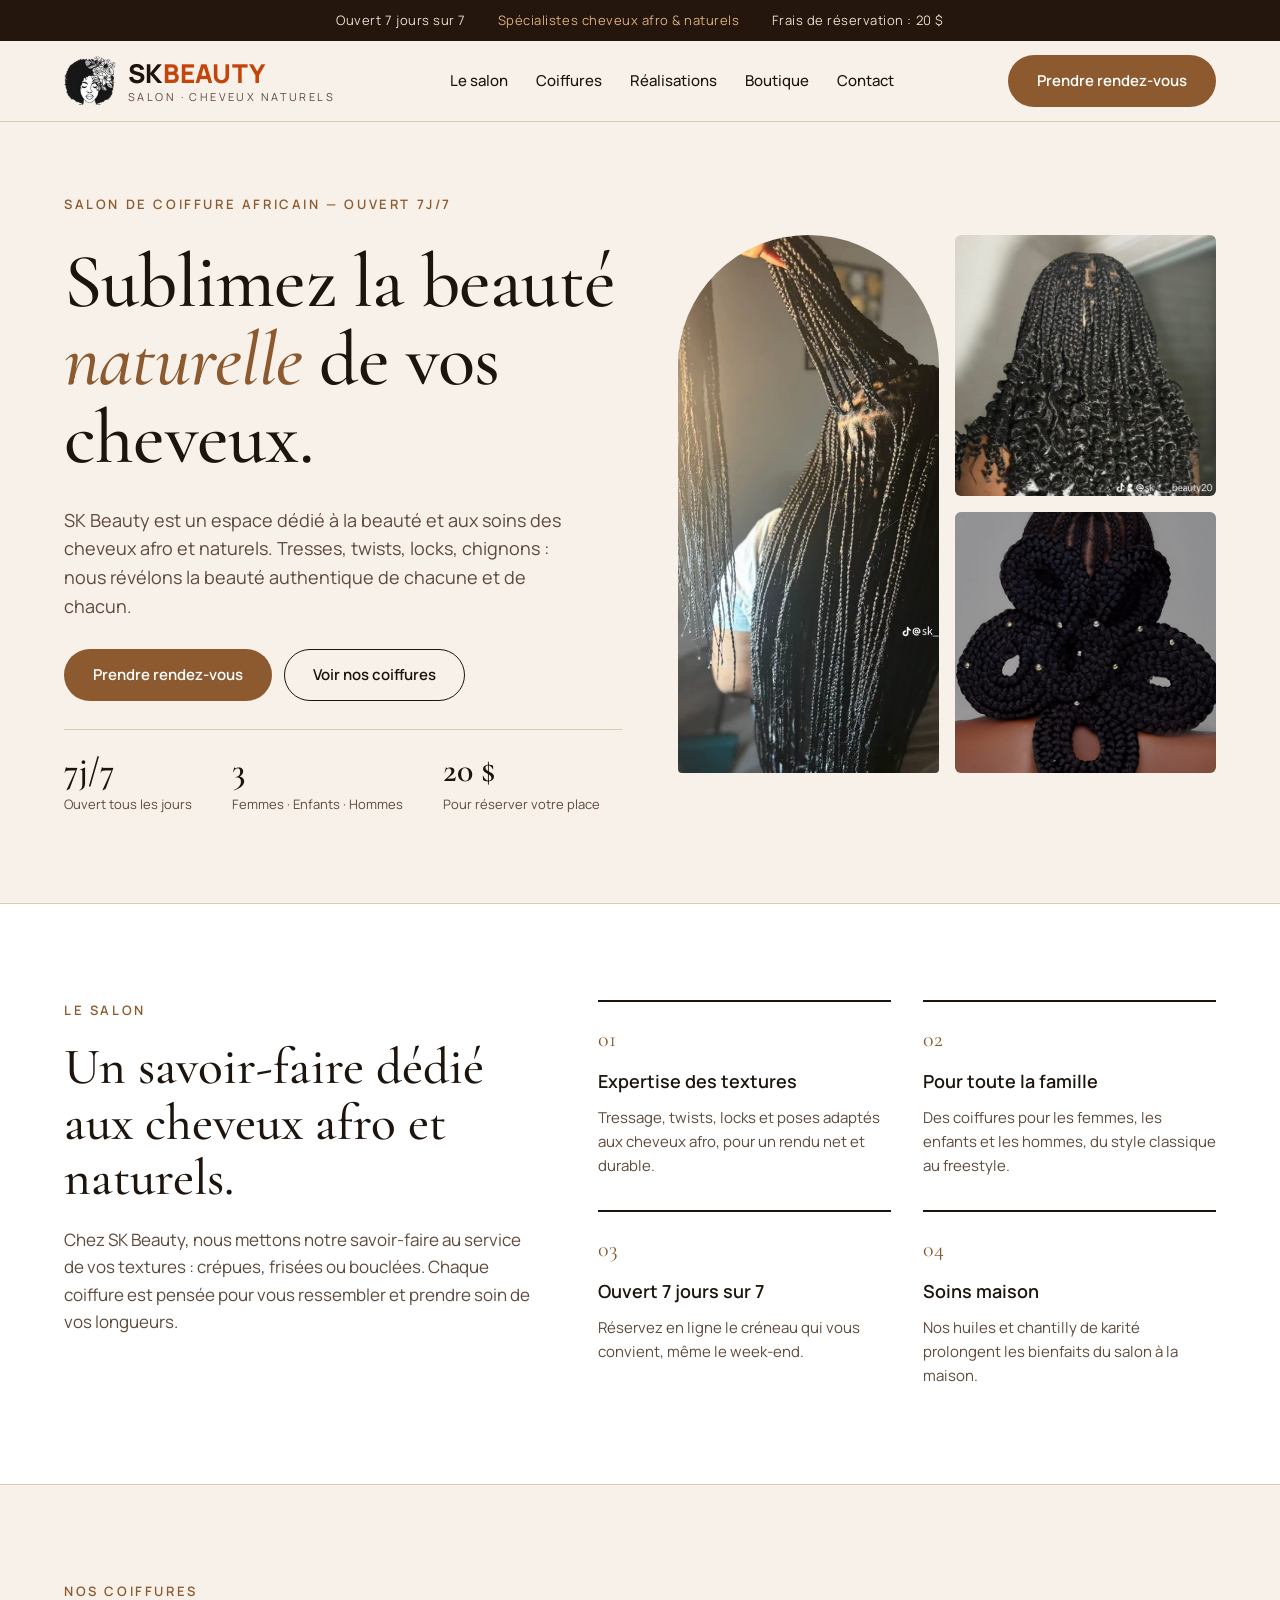
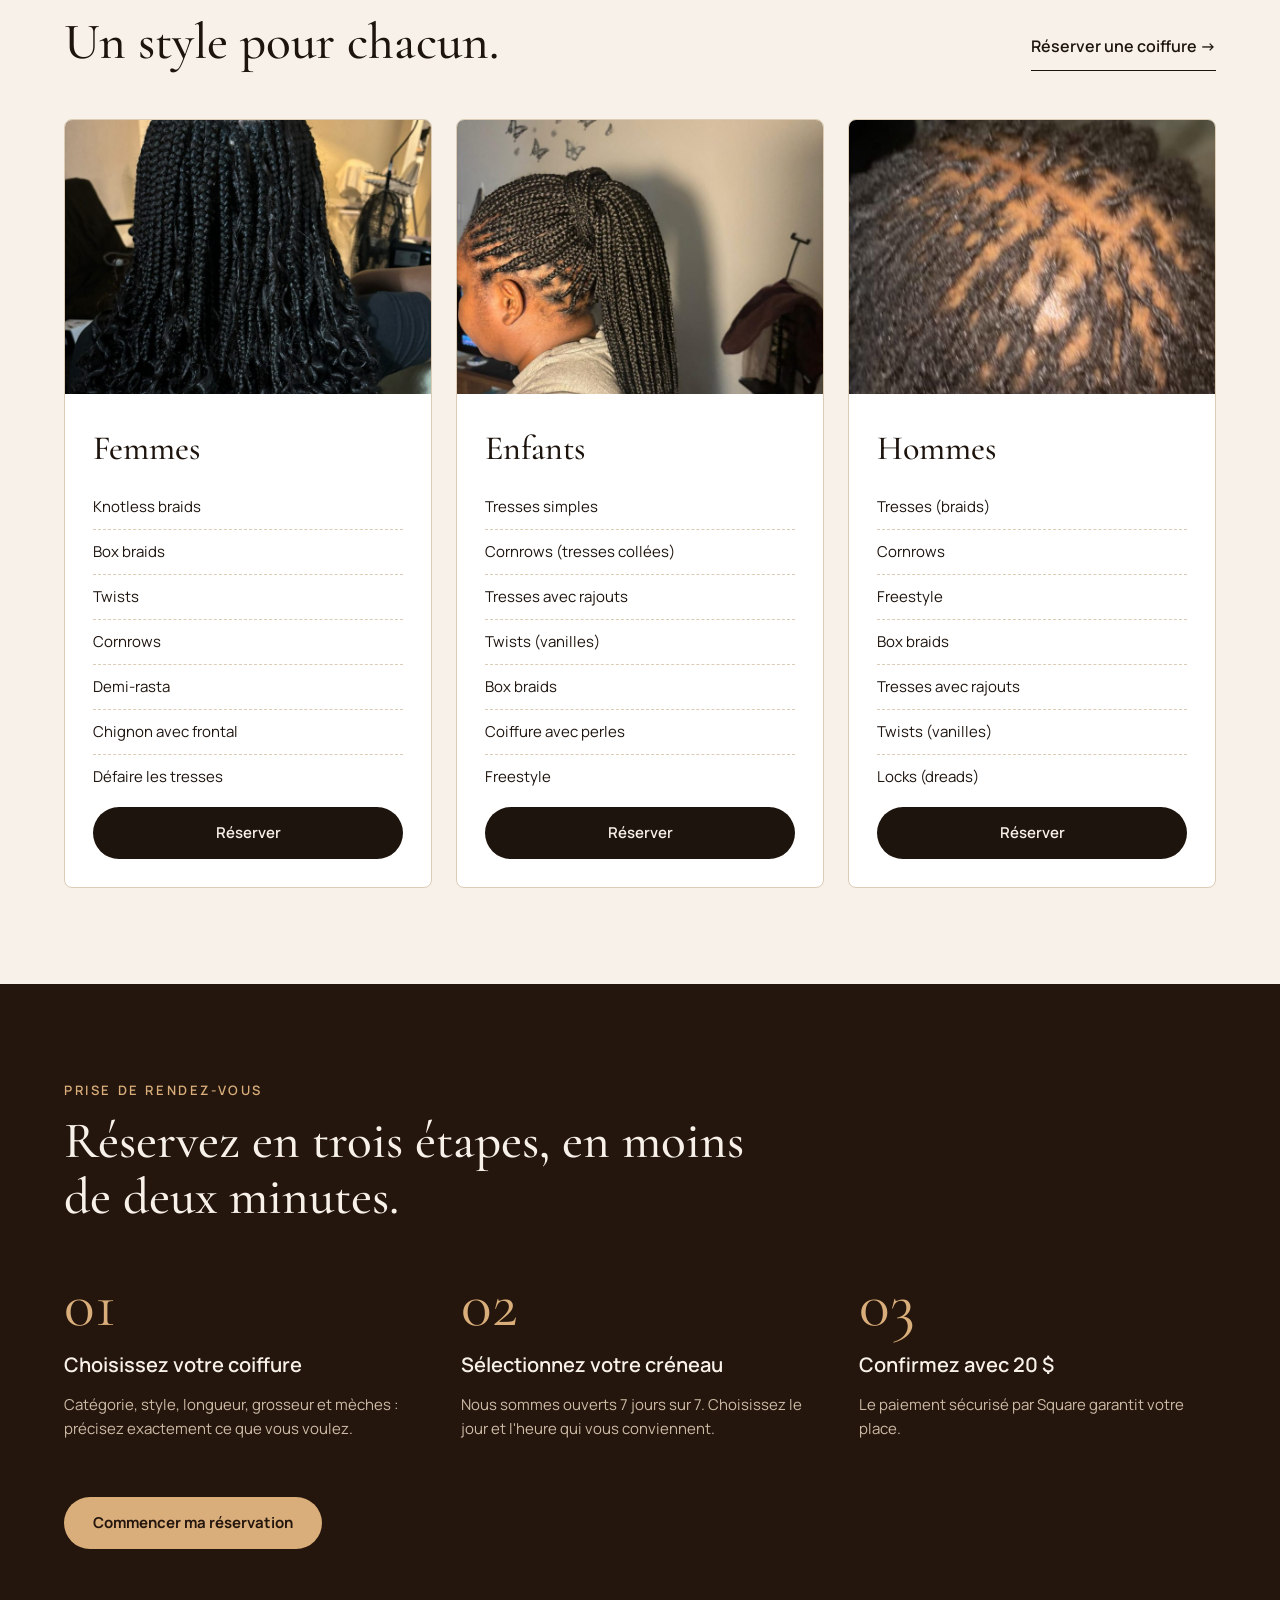
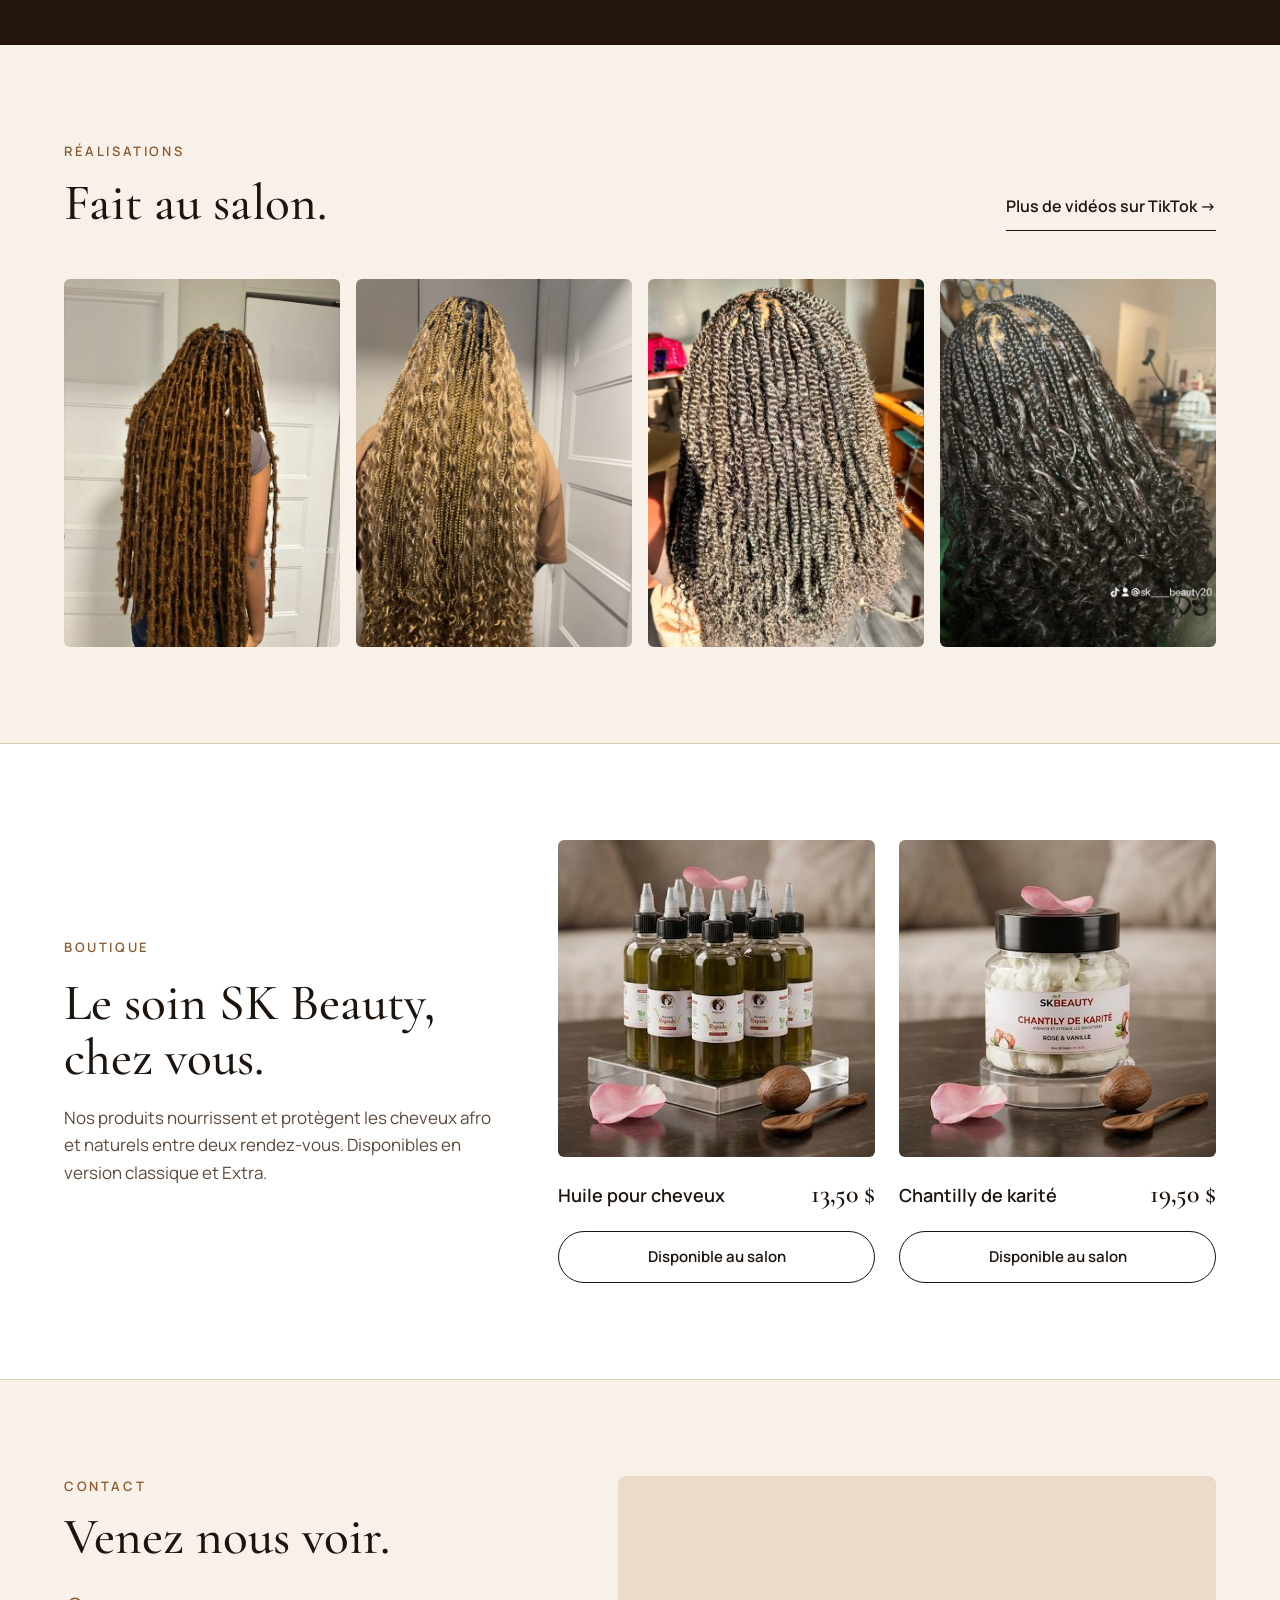
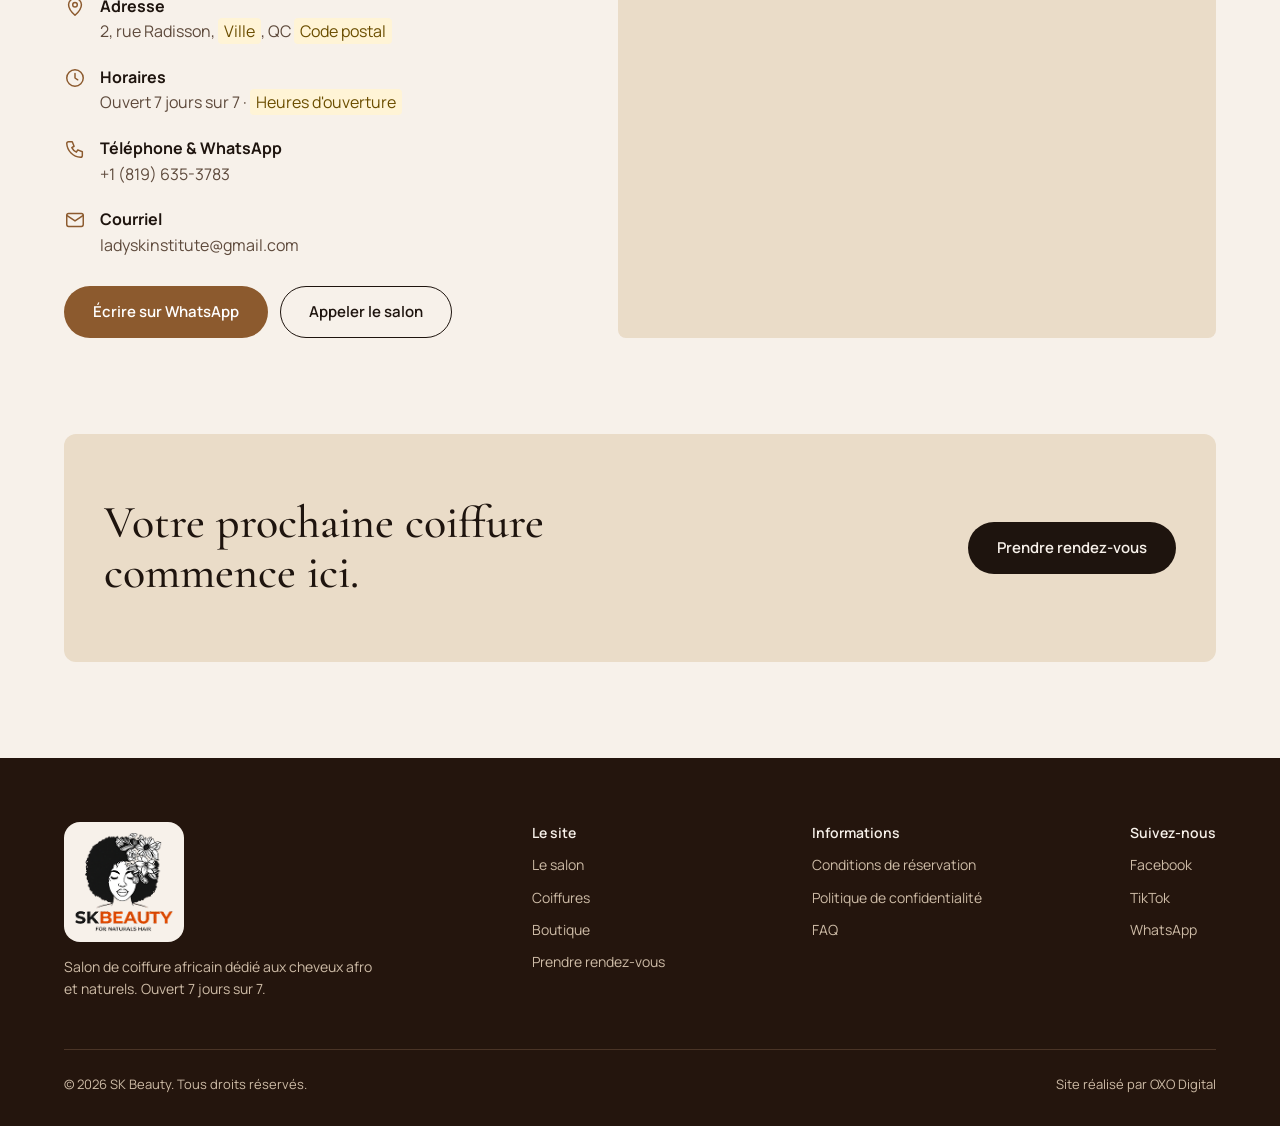
==== index.html @ 44956023 "Refonte du site SK Beauty : site statique, réservation détaillée et intégration Square Co-Authored-B" ====
<!doctype html>
<html lang="fr-CA">
<head>
  <meta charset="utf-8">
  <meta name="viewport" content="width=device-width, initial-scale=1">
  <title>SK Beauty — Salon de coiffure afro : tresses, twists, locks | Ouvert 7j/7</title>
  <meta name="description" content="SK Beauty, salon de coiffure africain spécialisé en cheveux afro et naturels : knotless braids, box braids, twists, cornrows, locks. Femmes, enfants, hommes. Ouvert 7 jours sur 7. Réservez en ligne.">
  <link rel="canonical" href="https://www.skbeautysalon.com/">
  <meta name="theme-color" content="#24150D">

  <meta property="og:type" content="website">
  <meta property="og:locale" content="fr_CA">
  <meta property="og:site_name" content="SK Beauty">
  <meta property="og:title" content="SK Beauty — Salon de coiffure afro, ouvert 7j/7">
  <meta property="og:description" content="Tresses, twists, locks et chignons pour femmes, enfants et hommes. Réservez votre coiffure en ligne.">
  <meta property="og:url" content="https://www.skbeautysalon.com/">
  <meta property="og:image" content="https://www.skbeautysalon.com/assets/img/og-image.jpg">
  <meta name="twitter:card" content="summary_large_image">

  <link rel="icon" href="assets/img/favicon-48.png" type="image/png" sizes="48x48">
  <link rel="apple-touch-icon" href="assets/img/apple-touch-icon.png">
  <link rel="preconnect" href="https://fonts.googleapis.com">
  <link rel="preconnect" href="https://fonts.gstatic.com" crossorigin>
  <link rel="stylesheet" href="https://fonts.googleapis.com/css2?family=Cormorant+Garamond:ital,wght@0,500;0,600;1,500&family=Manrope:wght@400;500;600;700;800&display=swap">
  <link rel="stylesheet" href="assets/css/style.css">

  <!-- Données structurées : compléter la ville, le code postal et les heures (voir README) -->
  <script type="application/ld+json">
  {
    "@context": "https://schema.org",
    "@type": "HairSalon",
    "name": "SK Beauty",
    "url": "https://www.skbeautysalon.com/",
    "image": "https://www.skbeautysalon.com/assets/img/og-image.jpg",
    "logo": "https://www.skbeautysalon.com/assets/img/logo-sk-beauty.png",
    "telephone": "+1-819-635-3783",
    "priceRange": "$$",
    "address": {
      "@type": "PostalAddress",
      "streetAddress": "2, rue Radisson",
      "addressLocality": "VILLE",
      "addressRegion": "QC",
      "postalCode": "CODE_POSTAL",
      "addressCountry": "CA"
    },
    "sameAs": [
      "https://www.facebook.com/share/1HdqjyUgq7/",
      "https://www.tiktok.com/@sk____beauty20"
    ]
  }
  </script>
</head>
<body>
  <a class="skip-link" href="#contenu">Aller au contenu</a>

  <div class="topbar">
    <div class="container">
      <span>Ouvert 7 jours sur 7</span>
      <span class="gold">Spécialistes cheveux afro &amp; naturels</span>
      <span>Frais de réservation : 20 $</span>
    </div>
  </div>

  <header class="site-header">
    <div class="container">
      <a class="brand" href="index.html" aria-label="SK Beauty — accueil">
        <img class="brand-icon" src="assets/img/logo-icon.png" alt="" width="52" height="52">
        <span class="brand-text">
          <span class="brand-name">SK<span class="brand-accent">BEAUTY</span></span>
          <span class="brand-tag">Salon · cheveux naturels</span>
        </span>
      </a>
      <nav class="nav" id="nav" aria-label="Navigation principale">
        <a href="#salon">Le salon</a>
        <a href="#coiffures">Coiffures</a>
        <a href="#realisations">Réalisations</a>
        <a href="#boutique">Boutique</a>
        <a href="#contact">Contact</a>
        <a class="btn btn-primary nav-cta" href="rendez-vous.html">Prendre rendez-vous</a>
      </nav>
      <div class="header-actions">
        <a class="btn btn-primary" href="rendez-vous.html">Prendre rendez-vous</a>
        <button class="menu-toggle" type="button" aria-controls="nav" aria-expanded="false" aria-label="Ouvrir le menu">
          <svg width="22" height="22" viewBox="0 0 24 24" fill="none" stroke="currentColor" stroke-width="1.8" stroke-linecap="round" aria-hidden="true"><path d="M4 7h16M4 12h16M4 17h16"/></svg>
        </button>
      </div>
    </div>
  </header>

  <main id="contenu">

    <!-- Hero -->
    <section class="hero">
      <div class="container">
        <div class="hero-text">
          <span class="eyebrow">Salon de coiffure africain — ouvert 7j/7</span>
          <h1 class="display">Sublimez la beauté <em>naturelle</em> de vos cheveux.</h1>
          <p class="lead">SK Beauty est un espace dédié à la beauté et aux soins des cheveux afro et naturels. Tresses, twists, locks, chignons : nous révélons la beauté authentique de chacune et de chacun.</p>
          <div class="btn-row">
            <a class="btn btn-primary" href="rendez-vous.html">Prendre rendez-vous</a>
            <a class="btn btn-outline" href="#coiffures">Voir nos coiffures</a>
          </div>
          <div class="facts">
            <div class="fact"><strong>7j/7</strong><span>Ouvert tous les jours</span></div>
            <div class="fact"><strong>3</strong><span>Femmes · Enfants · Hommes</span></div>
            <div class="fact"><strong>20 $</strong><span>Pour réserver votre place</span></div>
          </div>
        </div>
        <div class="hero-media">
          <img class="tall" src="assets/img/hero-1.jpg" alt="Knotless braids réalisées au salon SK Beauty" width="600" height="900" fetchpriority="high">
          <img class="small" src="assets/img/hero-2.jpg" alt="Twists sur cheveux naturels" width="600" height="600">
          <img class="small" src="assets/img/hero-3.jpg" alt="Chignon avec frontal" width="600" height="600">
        </div>
      </div>
    </section>

    <!-- Le salon -->
    <section class="section section-white" id="salon">
      <div class="container about">
        <div class="about-intro">
          <span class="eyebrow">Le salon</span>
          <h2 class="h2">Un savoir-faire dédié aux cheveux afro et naturels.</h2>
          <p>Chez SK Beauty, nous mettons notre savoir-faire au service de vos textures : crépues, frisées ou bouclées. Chaque coiffure est pensée pour vous ressembler et prendre soin de vos longueurs.</p>
        </div>
        <div class="values">
          <div class="value"><span class="num">01</span><h3>Expertise des textures</h3><p>Tressage, twists, locks et poses adaptés aux cheveux afro, pour un rendu net et durable.</p></div>
          <div class="value"><span class="num">02</span><h3>Pour toute la famille</h3><p>Des coiffures pour les femmes, les enfants et les hommes, du style classique au freestyle.</p></div>
          <div class="value"><span class="num">03</span><h3>Ouvert 7 jours sur 7</h3><p>Réservez en ligne le créneau qui vous convient, même le week-end.</p></div>
          <div class="value"><span class="num">04</span><h3>Soins maison</h3><p>Nos huiles et chantilly de karité prolongent les bienfaits du salon à la maison.</p></div>
        </div>
      </div>
    </section>

    <!-- Coiffures -->
    <section class="section" id="coiffures">
      <div class="container">
        <div class="section-head">
          <div>
            <span class="eyebrow">Nos coiffures</span>
            <h2 class="h2">Un style pour chacun.</h2>
          </div>
          <a class="link-arrow" href="rendez-vous.html">Réserver une coiffure →</a>
        </div>
        <!-- Les listes et les prix viennent de assets/js/config.js (catalogue) -->
        <div class="cards" id="catalogue-cards">
          <article class="card" data-cat="femmes">
            <img src="assets/img/femmes.jpg" alt="Coiffure tressée pour femme" width="800" height="600" loading="lazy">
            <div class="card-body">
              <h3 class="card-title">Femmes</h3>
              <ul class="price-list"></ul>
              <a class="btn btn-dark" href="rendez-vous.html?cat=femmes">Réserver</a>
            </div>
          </article>
          <article class="card" data-cat="enfants">
            <img src="assets/img/enfants.jpg" alt="Coiffure tressée pour enfant" width="800" height="600" loading="lazy">
            <div class="card-body">
              <h3 class="card-title">Enfants</h3>
              <ul class="price-list"></ul>
              <a class="btn btn-dark" href="rendez-vous.html?cat=enfants">Réserver</a>
            </div>
          </article>
          <article class="card" data-cat="hommes">
            <img src="assets/img/hommes.jpg" alt="Coiffure tressée pour homme" width="800" height="600" loading="lazy">
            <div class="card-body">
              <h3 class="card-title">Hommes</h3>
              <ul class="price-list"></ul>
              <a class="btn btn-dark" href="rendez-vous.html?cat=hommes">Réserver</a>
            </div>
          </article>
        </div>
      </div>
    </section>

    <!-- Réserver en 3 étapes -->
    <section class="section section-dark on-dark">
      <div class="container">
        <div class="section-head">
          <div>
            <span class="eyebrow">Prise de rendez-vous</span>
            <h2 class="h2">Réservez en trois étapes, en moins de deux minutes.</h2>
          </div>
        </div>
        <div class="steps-grid">
          <div class="step-item"><span class="big">01</span><h3>Choisissez votre coiffure</h3><p>Catégorie, style, longueur, grosseur et mèches : précisez exactement ce que vous voulez.</p></div>
          <div class="step-item"><span class="big">02</span><h3>Sélectionnez votre créneau</h3><p>Nous sommes ouverts 7 jours sur 7. Choisissez le jour et l'heure qui vous conviennent.</p></div>
          <div class="step-item"><span class="big">03</span><h3>Confirmez avec 20 $</h3><p>Le paiement sécurisé par Square garantit votre place.</p></div>
        </div>
        <a class="btn btn-gold" href="rendez-vous.html">Commencer ma réservation</a>
      </div>
    </section>

    <!-- Réalisations -->
    <section class="section" id="realisations">
      <div class="container">
        <div class="section-head">
          <div>
            <span class="eyebrow">Réalisations</span>
            <h2 class="h2">Fait au salon.</h2>
          </div>
          <a class="link-arrow" href="https://www.tiktok.com/@sk____beauty20" target="_blank" rel="noopener">Plus de vidéos sur TikTok →</a>
        </div>
        <div class="gallery">
          <img src="assets/img/realisation-1.jpg" alt="Réalisation SK Beauty 1" width="600" height="800" loading="lazy">
          <img src="assets/img/realisation-2.jpg" alt="Réalisation SK Beauty 2" width="600" height="800" loading="lazy">
          <img src="assets/img/realisation-3.jpg" alt="Réalisation SK Beauty 3" width="600" height="800" loading="lazy">
          <img src="assets/img/realisation-4.jpg" alt="Réalisation SK Beauty 4" width="600" height="800" loading="lazy">
        </div>
      </div>
    </section>

    <!-- Boutique -->
    <section class="section section-white" id="boutique">
      <div class="container shop">
        <div class="shop-intro">
          <span class="eyebrow">Boutique</span>
          <h2 class="h2">Le soin SK Beauty, chez vous.</h2>
          <p>Nos produits nourrissent et protègent les cheveux afro et naturels entre deux rendez-vous. Disponibles en version classique et Extra.</p>
        </div>
        <div class="products">
          <article class="product">
            <img src="assets/img/huile.jpg" alt="Huile pour cheveux SK Beauty" width="600" height="600" loading="lazy">
            <div class="product-row"><h3>Huile pour cheveux</h3><span class="amount">13,50 $</span></div>
            <a class="btn btn-outline" data-product="huile" href="#contact">Acheter</a>
          </article>
          <article class="product">
            <img src="assets/img/chantilly.jpg" alt="Chantilly de karité SK Beauty" width="600" height="600" loading="lazy">
            <div class="product-row"><h3>Chantilly de karité</h3><span class="amount">19,50 $</span></div>
            <a class="btn btn-outline" data-product="chantilly" href="#contact">Acheter</a>
          </article>
        </div>
      </div>
    </section>

    <!-- Contact -->
    <section class="section" id="contact">
      <div class="container contact">
        <div class="contact-info">
          <div style="display:flex;flex-direction:column;gap:14px">
            <span class="eyebrow">Contact</span>
            <h2 class="h2">Venez nous voir.</h2>
          </div>
          <ul class="info-list">
            <li>
              <svg width="22" height="22" viewBox="0 0 24 24" fill="none" stroke="#8C5A2E" stroke-width="1.6" stroke-linecap="round" stroke-linejoin="round" aria-hidden="true"><path d="M12 21s-7-6.2-7-11.5A7 7 0 0 1 19 9.5C19 14.8 12 21 12 21z"/><circle cx="12" cy="9.5" r="2.5"/></svg>
              <div><strong>Adresse</strong><span class="val">2, rue Radisson, <span class="todo">Ville</span>, QC <span class="todo">Code postal</span></span></div>
            </li>
            <li>
              <svg width="22" height="22" viewBox="0 0 24 24" fill="none" stroke="#8C5A2E" stroke-width="1.6" stroke-linecap="round" stroke-linejoin="round" aria-hidden="true"><circle cx="12" cy="12" r="9"/><path d="M12 7v5l3 2"/></svg>
              <div><strong>Horaires</strong><span class="val">Ouvert 7 jours sur 7 · <span class="todo">Heures d'ouverture</span></span></div>
            </li>
            <li>
              <svg width="22" height="22" viewBox="0 0 24 24" fill="none" stroke="#8C5A2E" stroke-width="1.6" stroke-linecap="round" stroke-linejoin="round" aria-hidden="true"><path d="M5 4h4l2 5-2.5 1.5a11 11 0 0 0 5 5L15 13l5 2v4a2 2 0 0 1-2 2A16 16 0 0 1 3 6a2 2 0 0 1 2-2z"/></svg>
              <div><strong>Téléphone &amp; WhatsApp</strong><a href="tel:+18196353783">+1 (819) 635-3783</a></div>
            </li>
            <li>
              <svg width="22" height="22" viewBox="0 0 24 24" fill="none" stroke="#8C5A2E" stroke-width="1.6" stroke-linecap="round" stroke-linejoin="round" aria-hidden="true"><rect x="3" y="5" width="18" height="14" rx="2"/><path d="M3 7l9 6 9-6"/></svg>
              <div><strong>Courriel</strong><a href="mailto:ladyskinstitute@gmail.com">ladyskinstitute@gmail.com</a></div>
            </li>
          </ul>
          <div class="btn-row">
            <a class="btn btn-primary" href="https://wa.me/18196353783" target="_blank" rel="noopener">Écrire sur WhatsApp</a>
            <a class="btn btn-outline" href="tel:+18196353783">Appeler le salon</a>
          </div>
        </div>
        <div class="map">
          <!-- Remplacer par l'iframe « Intégrer une carte » de Google Maps une fois l'adresse complète -->
          <iframe title="Carte : SK Beauty, 2 rue Radisson" loading="lazy" referrerpolicy="no-referrer-when-downgrade"
            src="https://www.google.com/maps?q=2+rue+Radisson+QC&amp;output=embed"></iframe>
        </div>
      </div>
    </section>

    <!-- CTA -->
    <section class="container" style="padding-bottom:96px">
      <div class="cta-band">
        <h2 class="h2">Votre prochaine coiffure commence ici.</h2>
        <a class="btn btn-dark" href="rendez-vous.html">Prendre rendez-vous</a>
      </div>
    </section>
  </main>

  <footer class="site-footer">
    <div class="container">
      <div class="footer-cols">
        <div class="footer-brand">
          <img src="assets/img/logo-sk-beauty.png" alt="Logo SK Beauty" width="110" height="110" class="footer-logo">
          <span>Salon de coiffure africain dédié aux cheveux afro et naturels. Ouvert 7 jours sur 7.</span>
        </div>
        <nav class="footer-col" aria-label="Le site">
          <span class="title">Le site</span>
          <a href="#salon">Le salon</a>
          <a href="#coiffures">Coiffures</a>
          <a href="#boutique">Boutique</a>
          <a href="rendez-vous.html">Prendre rendez-vous</a>
        </nav>
        <nav class="footer-col" aria-label="Informations">
          <span class="title">Informations</span>
          <a href="conditions.html">Conditions de réservation</a>
          <a href="confidentialite.html">Politique de confidentialité</a>
          <a href="conditions.html#faq">FAQ</a>
        </nav>
        <nav class="footer-col" aria-label="Réseaux sociaux">
          <span class="title">Suivez-nous</span>
          <a href="https://www.facebook.com/share/1HdqjyUgq7/" target="_blank" rel="noopener">Facebook</a>
          <a href="https://www.tiktok.com/@sk____beauty20" target="_blank" rel="noopener">TikTok</a>
          <a href="#" data-social="instagram" target="_blank" rel="noopener">Instagram</a>
          <a href="https://wa.me/18196353783" target="_blank" rel="noopener">WhatsApp</a>
        </nav>
      </div>
      <div class="footer-bottom">
        <span>© <span data-year>2026</span> SK Beauty. Tous droits réservés.</span>
        <span>Site réalisé par OXO Digital</span>
      </div>
    </div>
  </footer>

  <script src="assets/js/config.js"></script>
  <script src="assets/js/main.js"></script>
</body>
</html>
---- assets/css/style.css ----
/* =========================================================
   SK Beauty — feuille de style
   ========================================================= */

:root {
  --cream: #F7F1EA;
  --white: #FFFFFF;
  --ink: #1E140E;
  --muted: #5E4A3C;
  --accent: #8C5A2E;
  --accent-dark: #6E4320;
  --sand: #EADCC8;
  --sand-2: #E2CFB7;
  --sand-3: #D8C0A3;
  --line: #DCCBB5;
  --line-soft: #EADCC8;
  --dark: #24150D;
  --dark-2: #33201A;
  --dark-line: #4A3426;
  --gold: #D9AE7A;
  --on-dark-muted: #CDBBA6;
  --error: #A3261B;
  --success: #2F5D3A;

  --font-display: "Cormorant Garamond", Georgia, "Times New Roman", serif;
  --font-body: "Manrope", system-ui, -apple-system, "Segoe UI", sans-serif;

  --radius: 8px;
  --radius-lg: 12px;
  --container: 1200px;
}

*, *::before, *::after { box-sizing: border-box; }
[hidden] { display: none !important; }

html { scroll-behavior: smooth; scroll-padding-top: 96px; }
@media (prefers-reduced-motion: reduce) { html { scroll-behavior: auto; } }

body {
  margin: 0;
  background: var(--cream);
  color: var(--ink);
  font-family: var(--font-body);
  font-size: 16px;
  line-height: 1.6;
  -webkit-font-smoothing: antialiased;
}

img { max-width: 100%; height: auto; display: block; }
a { color: var(--accent); }
a:hover { color: var(--accent-dark); }
button, input, textarea, select { font: inherit; }

:focus-visible { outline: 2px solid var(--accent); outline-offset: 3px; }

.container { max-width: var(--container); margin: 0 auto; padding-left: 24px; padding-right: 24px; }

.skip-link {
  position: absolute; left: 16px; top: -60px; z-index: 100;
  background: var(--ink); color: var(--cream); padding: 10px 16px; border-radius: var(--radius);
}
.skip-link:focus { top: 16px; }

.sr-only {
  position: absolute; width: 1px; height: 1px; padding: 0; margin: -1px;
  overflow: hidden; clip: rect(0 0 0 0); white-space: nowrap; border: 0;
}

/* ---------- Typo ---------- */
.eyebrow {
  display: inline-block;
  font-size: 13px; font-weight: 600; letter-spacing: .2em; text-transform: uppercase;
  color: var(--accent);
}
.on-dark .eyebrow { color: var(--gold); }

h1, h2, h3 { margin: 0; }
.display {
  font-family: var(--font-display); font-weight: 500;
  font-size: clamp(46px, 6vw, 80px); line-height: 1.02; letter-spacing: -.01em;
}
.display em { font-style: italic; color: var(--accent); }
.h2 {
  font-family: var(--font-display); font-weight: 500;
  font-size: clamp(36px, 4vw, 52px); line-height: 1.08;
}
.lead { font-size: 18px; color: var(--muted); margin: 0; }
.muted { color: var(--muted); }

/* ---------- Boutons ---------- */
.btn {
  display: inline-flex; align-items: center; justify-content: center; gap: 8px;
  min-height: 48px; padding: 13px 28px; border-radius: 999px;
  font-weight: 600; font-size: 15px; text-decoration: none; cursor: pointer;
  border: 1px solid transparent; transition: background-color .2s, color .2s, border-color .2s;
}
.btn-primary { background: var(--accent); color: var(--white); }
.btn-primary:hover { background: var(--accent-dark); color: var(--white); }
.btn-dark { background: var(--ink); color: var(--cream); }
.btn-dark:hover { background: #3A2A20; color: var(--cream); }
.btn-outline { background: transparent; color: var(--ink); border-color: var(--ink); }
.btn-outline:hover { background: var(--ink); color: var(--cream); }
.btn-gold { background: var(--gold); color: var(--dark); font-weight: 700; }
.btn-gold:hover { background: #E7C293; color: var(--dark); }
.btn[disabled], .btn[aria-disabled="true"] { background: #E7DACB; color: var(--muted); border-color: #E7DACB; cursor: not-allowed; }

.link-arrow {
  color: var(--ink); font-weight: 600; text-decoration: none;
  padding: 10px 0; border-bottom: 1px solid var(--ink);
}
.link-arrow:hover { color: var(--accent); border-color: var(--accent); }

/* ---------- Bandeau + en-tête ---------- */
.topbar { background: var(--dark); color: var(--sand); font-size: 13px; letter-spacing: .04em; }
.topbar .container { display: flex; flex-wrap: wrap; justify-content: center; gap: 6px 32px; padding-top: 10px; padding-bottom: 10px; }
.topbar .gold { color: var(--gold); }

.site-header {
  position: sticky; top: 0; z-index: 50;
  background: rgba(247, 241, 234, .96);
  backdrop-filter: blur(8px);
  border-bottom: 1px solid var(--line);
}
.site-header .container { display: flex; align-items: center; justify-content: space-between; gap: 24px; padding-top: 14px; padding-bottom: 14px; }

.brand { display: flex; flex-direction: column; line-height: 1; text-decoration: none; color: var(--ink); }
.brand:hover { color: var(--ink); }
.brand-name { font-family: var(--font-display); font-size: 30px; font-weight: 600; letter-spacing: .18em; }
.brand-tag { font-size: 11px; letter-spacing: .32em; text-transform: uppercase; color: var(--muted); margin-top: 6px; }

.nav { display: flex; align-items: center; gap: 28px; }
.nav a { color: var(--ink); text-decoration: none; font-weight: 500; font-size: 15px; padding: 10px 0; }
.nav a:hover { color: var(--accent); }
.header-actions { display: flex; align-items: center; gap: 12px; }

.menu-toggle {
  display: none; width: 48px; height: 48px; border-radius: 999px;
  border: 1px solid var(--line); background: var(--white); color: var(--ink);
  align-items: center; justify-content: center; cursor: pointer;
}

@media (max-width: 960px) {
  .menu-toggle { display: inline-flex; }
  .header-actions .btn { display: none; }
  .nav {
    position: absolute; left: 0; right: 0; top: 100%;
    flex-direction: column; align-items: stretch; gap: 0;
    background: var(--cream); border-bottom: 1px solid var(--line);
    padding: 8px 24px 24px; display: none;
  }
  .nav.is-open { display: flex; }
  .nav a { padding: 14px 0; border-bottom: 1px solid var(--line-soft); font-size: 17px; }
  .nav .btn { display: inline-flex; margin-top: 16px; border-bottom: 0; }
}
@media (min-width: 961px) { .nav .nav-cta { display: none; } }

/* ---------- Sections ---------- */
.section { padding: 96px 0; }
.section-white { background: var(--white); border-top: 1px solid var(--line); border-bottom: 1px solid var(--line); }
.section-dark { background: var(--dark); color: var(--cream); }
.section-head { display: flex; flex-wrap: wrap; justify-content: space-between; align-items: flex-end; gap: 20px; margin-bottom: 48px; }
.section-head > div { display: flex; flex-direction: column; gap: 14px; max-width: 680px; }
@media (max-width: 640px) { .section { padding: 72px 0; } }

/* ---------- Hero ---------- */
.hero { padding: 72px 0 88px; }
.hero .container { display: flex; flex-wrap: wrap; align-items: center; gap: 56px; }
.hero-text { flex: 1 1 460px; min-width: 0; display: flex; flex-direction: column; gap: 28px; }
.hero-text .lead { max-width: 520px; }
.btn-row { display: flex; flex-wrap: wrap; gap: 12px; }
.facts { display: flex; flex-wrap: wrap; gap: 24px 40px; padding-top: 24px; border-top: 1px solid var(--line); }
.fact { display: flex; flex-direction: column; }
.fact strong { font-family: var(--font-display); font-size: 34px; font-weight: 600; line-height: 1; }
.fact span { font-size: 13px; color: var(--muted); margin-top: 6px; }

.hero-media { flex: 1 1 440px; min-width: 0; display: grid; grid-template-columns: repeat(2, minmax(0, 1fr)); gap: 16px; }
.hero-media img { width: 100%; height: 100%; object-fit: cover; border-radius: 6px; background: var(--sand-2); }
.hero-media .tall { grid-row: span 2; border-radius: 200px 200px 6px 6px; min-height: 520px; }
.hero-media .small { aspect-ratio: 1 / 1; }
@media (max-width: 640px) {
  .hero { padding: 40px 0 64px; }
  .hero-media .tall { min-height: 360px; }
}

/* ---------- Le salon ---------- */
.about { display: flex; flex-wrap: wrap; gap: 56px; }
.about-intro { flex: 1 1 380px; min-width: 0; display: flex; flex-direction: column; gap: 20px; }
.about-intro p { margin: 0; color: var(--muted); font-size: 17px; }
.values { flex: 1 1 520px; min-width: 0; display: grid; grid-template-columns: repeat(auto-fit, minmax(220px, 1fr)); gap: 32px; }
.value { display: flex; flex-direction: column; gap: 10px; padding-top: 20px; border-top: 2px solid var(--ink); }
.value .num { font-family: var(--font-display); font-size: 22px; color: var(--accent); }
.value h3 { font-size: 18px; font-weight: 600; }
.value p { margin: 0; color: var(--muted); font-size: 15px; }

/* ---------- Coiffures ---------- */
.cards { display: flex; flex-wrap: wrap; gap: 24px; }
.card {
  flex: 1 1 320px; min-width: 0;
  background: var(--white); border: 1px solid var(--line); border-radius: var(--radius);
  overflow: hidden; display: flex; flex-direction: column;
}
.card img { width: 100%; aspect-ratio: 4 / 3; object-fit: cover; background: var(--sand-2); }
.card-body { padding: 28px; display: flex; flex-direction: column; gap: 18px; flex-grow: 1; }
.card-title { font-family: var(--font-display); font-size: 34px; font-weight: 500; }
.price-list { list-style: none; margin: 0; padding: 0; display: flex; flex-direction: column; gap: 10px; font-size: 15px; flex-grow: 1; }
.price-list li { display: flex; justify-content: space-between; gap: 12px; padding-bottom: 10px; border-bottom: 1px dashed var(--line); }
.price-list li:last-child { border-bottom: 0; padding-bottom: 0; }
.price-list .price { color: var(--muted); white-space: nowrap; }

/* ---------- Étapes ---------- */
.steps-grid { display: grid; grid-template-columns: repeat(auto-fit, minmax(260px, 1fr)); gap: 40px; margin-bottom: 56px; }
.step-item { display: flex; flex-direction: column; gap: 12px; }
.step-item .big { font-family: var(--font-display); font-size: 64px; line-height: 1; color: var(--gold); }
.step-item h3 { font-size: 20px; font-weight: 600; }
.step-item p { margin: 0; color: var(--on-dark-muted); font-size: 15px; }

/* ---------- Galerie ---------- */
.gallery { display: grid; grid-template-columns: repeat(auto-fit, minmax(240px, 1fr)); gap: 16px; }
.gallery img { width: 100%; aspect-ratio: 3 / 4; object-fit: cover; border-radius: 6px; background: var(--sand-2); }

/* ---------- Boutique ---------- */
.shop { display: flex; flex-wrap: wrap; gap: 56px; align-items: center; }
.shop-intro { flex: 1 1 340px; min-width: 0; display: flex; flex-direction: column; gap: 18px; align-items: flex-start; }
.shop-intro p { margin: 0; color: var(--muted); font-size: 17px; }
.products { flex: 1 1 560px; min-width: 0; display: grid; grid-template-columns: repeat(auto-fit, minmax(240px, 1fr)); gap: 24px; }
.product { display: flex; flex-direction: column; gap: 16px; }
.product img { width: 100%; aspect-ratio: 1 / 1; object-fit: cover; border-radius: 6px; background: #F2E7DA; }
.product-row { display: flex; justify-content: space-between; align-items: baseline; gap: 12px; }
.product h3 { font-size: 18px; font-weight: 600; }
.product .amount { font-family: var(--font-display); font-size: 26px; font-weight: 600; }

/* ---------- Contact ---------- */
.contact { display: flex; flex-wrap: wrap; gap: 56px; }
.contact-info { flex: 1 1 380px; min-width: 0; display: flex; flex-direction: column; gap: 28px; }
.info-list { display: flex; flex-direction: column; gap: 20px; margin: 0; padding: 0; list-style: none; }
.info-list li { display: flex; gap: 14px; align-items: flex-start; }
.info-list svg { flex-shrink: 0; margin-top: 2px; }
.info-list strong { display: block; }
.info-list a, .info-list span.val { color: var(--muted); text-decoration: none; }
.map { flex: 1 1 480px; min-width: 0; min-height: 420px; border-radius: var(--radius); overflow: hidden; background: var(--sand); }
.map iframe { width: 100%; height: 100%; min-height: 420px; border: 0; display: block; }

/* ---------- CTA final ---------- */
.cta-band {
  background: var(--sand); border-radius: var(--radius-lg); padding: 64px 40px;
  display: flex; flex-wrap: wrap; justify-content: space-between; align-items: center; gap: 28px;
}
.cta-band h2 { max-width: 620px; font-size: clamp(32px, 3.6vw, 46px); }
@media (max-width: 640px) { .cta-band { padding: 40px 24px; } }

/* ---------- Pied de page ---------- */
.site-footer { background: var(--dark); color: var(--on-dark-muted); font-size: 14px; }
.site-footer .container { padding-top: 64px; padding-bottom: 32px; display: flex; flex-direction: column; gap: 48px; }
.footer-cols { display: flex; flex-wrap: wrap; justify-content: space-between; gap: 40px; }
.footer-brand { display: flex; flex-direction: column; gap: 14px; max-width: 320px; }
.footer-brand .brand-name { color: var(--cream); }
.footer-col { display: flex; flex-direction: column; gap: 10px; }
.footer-col .title { color: var(--cream); font-weight: 600; }
.footer-col a { color: var(--on-dark-muted); text-decoration: none; }
.footer-col a:hover { color: var(--gold); }
.footer-bottom { display: flex; flex-wrap: wrap; justify-content: space-between; gap: 12px; padding-top: 24px; border-top: 1px solid var(--dark-line); font-size: 13px; }

/* =========================================================
   Prise de rendez-vous
   ========================================================= */
.booking-page { padding: 48px 0 96px; }
.booking-head { display: flex; flex-direction: column; gap: 12px; margin-bottom: 36px; }
.booking-head h1 { font-family: var(--font-display); font-weight: 500; font-size: clamp(40px, 5vw, 60px); line-height: 1.05; }
.booking-head p { margin: 0; color: var(--muted); max-width: 640px; }

.stepper { list-style: none; margin: 0 0 36px; padding: 0; display: flex; flex-wrap: wrap; gap: 10px 28px; }
.stepper button {
  background: transparent; border: 0; padding: 4px 0; min-height: 44px;
  display: flex; align-items: center; gap: 10px; color: var(--muted); cursor: pointer; font-size: 14px; font-weight: 500;
}
.stepper button[disabled] { cursor: default; }
.stepper .dot {
  width: 32px; height: 32px; border-radius: 999px; display: inline-flex; align-items: center; justify-content: center;
  font-size: 14px; font-weight: 700; background: var(--white); border: 1px solid #CDBBA6; color: var(--muted);
}
.stepper .is-done .dot { background: var(--dark); border-color: var(--dark); color: var(--cream); }
.stepper .is-current button { color: var(--ink); font-weight: 700; }
.stepper .is-current .dot { background: var(--accent); border-color: var(--accent); color: var(--white); }

.booking-layout { display: flex; flex-wrap: wrap; gap: 32px; align-items: flex-start; }
.booking-main {
  flex: 999 1 600px; min-width: 0;
  background: var(--white); border: 1px solid var(--line); border-radius: var(--radius-lg);
  padding: clamp(20px, 4vw, 40px);
}
.panel { display: flex; flex-direction: column; gap: 28px; }
.panel[hidden] { display: none; }
.panel-head { display: flex; flex-direction: column; gap: 6px; }
.panel-head h2 { font-family: var(--font-display); font-size: 34px; font-weight: 500; line-height: 1.15; }
.panel-head p { margin: 0; color: var(--muted); font-size: 15px; }

fieldset { border: 0; margin: 0; padding: 0; min-width: 0; }
legend { font-weight: 600; padding: 0; margin-bottom: 12px; }
legend .opt, label .opt { font-weight: 400; color: var(--muted); }

.choice-grid { display: grid; grid-template-columns: repeat(auto-fit, minmax(170px, 1fr)); gap: 12px; }
.chip-row { display: flex; flex-wrap: wrap; gap: 10px; }
.day-grid { display: grid; grid-template-columns: repeat(auto-fill, minmax(72px, 1fr)); gap: 8px; }
.slot-grid { display: grid; grid-template-columns: repeat(auto-fill, minmax(100px, 1fr)); gap: 8px; }

/* Choix : input radio/checkbox visuellement masqué + label stylé */
.choice { position: relative; }
.choice input { position: absolute; opacity: 0; width: 1px; height: 1px; }
.choice label {
  display: flex; flex-direction: column; gap: 2px;
  min-height: 44px; padding: 11px 20px; border-radius: 999px;
  background: var(--white); color: var(--ink); border: 1px solid var(--line);
  cursor: pointer; font-size: 15px; font-weight: 500; transition: background-color .15s, border-color .15s;
}
.choice label:hover { border-color: var(--ink); }
.choice input:checked + label { background: var(--dark); color: var(--cream); border-color: var(--dark); }
.choice input:focus-visible + label { outline: 2px solid var(--accent); outline-offset: 3px; }
.choice input:disabled + label { background: #F2EBE2; color: #7A6A5C; border-style: dashed; cursor: not-allowed; text-decoration: line-through; }

.choice.card-choice label { border-radius: 10px; padding: 16px 20px; }
.choice.card-choice .big { font-family: var(--font-display); font-size: 28px; font-weight: 600; line-height: 1.1; }
.choice.card-choice .sub { font-size: 13px; }
.choice.day label { border-radius: 10px; padding: 10px 4px; align-items: center; text-align: center; }
.choice.day .wd, .choice.day .mo { font-size: 12px; text-transform: uppercase; letter-spacing: .06em; }
.choice.day .num { font-family: var(--font-display); font-size: 28px; font-weight: 600; line-height: 1.1; }
.choice.slot label { border-radius: 10px; align-items: center; font-weight: 600; }
.choice.check label { flex-direction: row; align-items: center; gap: 10px; border-radius: 10px; }
.choice.check .box { width: 18px; height: 18px; border-radius: 4px; border: 1px solid #8A7462; background: var(--white); display: inline-flex; align-items: center; justify-content: center; font-size: 12px; color: var(--dark); flex-shrink: 0; }
.choice.check input:checked + label .box { background: var(--gold); border-color: var(--gold); }
.choice.check input:checked + label .box::after { content: "✓"; }

.fields { display: grid; grid-template-columns: repeat(auto-fit, minmax(240px, 1fr)); gap: 18px; }
.field { display: flex; flex-direction: column; gap: 6px; }
.field label { font-weight: 600; font-size: 14px; }
.field input, .field textarea {
  padding: 12px 14px; min-height: 48px; border: 1px solid #BFA88F; border-radius: var(--radius);
  background: var(--white); color: var(--ink); font-size: 15px; width: 100%;
}
.field textarea { resize: vertical; min-height: 110px; }
.field input[type="file"] { border-style: dashed; background: #FBF7F2; padding: 10px 12px; font-size: 14px; }
.field .help { font-size: 13px; color: var(--muted); }
.field input[aria-invalid="true"] { border-color: var(--error); }
.field-error { font-size: 13px; color: var(--error); }

.consent { display: flex; flex-direction: column; gap: 12px; padding: 18px; background: var(--cream); border-radius: 10px; }
.consent .row { display: flex; align-items: flex-start; gap: 12px; font-size: 14px; }
.consent input { width: 20px; height: 20px; margin: 2px 0 0; accent-color: var(--dark); flex-shrink: 0; }

.hp { position: absolute; left: -9999px; width: 1px; height: 1px; overflow: hidden; }

.square-box {
  display: flex; flex-direction: column; gap: 10px; padding: 20px; border: 1px solid var(--line);
  border-radius: 10px; background: #FBF7F2;
}
.square-box strong { font-size: 16px; }
.square-box p { margin: 0; font-size: 14px; color: var(--muted); }

.recap { margin: 0; display: grid; grid-template-columns: repeat(auto-fit, minmax(220px, 1fr)); gap: 0 24px; }
.recap div { padding: 14px 0; border-bottom: 1px solid var(--line-soft); display: flex; flex-direction: column; gap: 2px; }
.recap dt { font-size: 12px; text-transform: uppercase; letter-spacing: .08em; color: var(--muted); }
.recap dd { margin: 0; font-weight: 600; word-break: break-word; }

.form-nav { display: flex; flex-wrap: wrap; justify-content: space-between; align-items: center; gap: 16px; padding-top: 24px; margin-top: 32px; border-top: 1px solid var(--line-soft); }
.form-nav .right { display: flex; flex-wrap: wrap; align-items: center; justify-content: flex-end; gap: 12px 16px; margin-left: auto; }
.form-hint { font-size: 14px; color: var(--muted); }
.form-alert { padding: 14px 16px; border-radius: var(--radius); background: #F8E3E0; color: var(--error); font-size: 14px; }
.form-alert[hidden] { display: none; }

.summary {
  flex: 1 1 300px; min-width: 0; position: sticky; top: 112px;
  background: var(--dark); color: var(--cream); border-radius: var(--radius-lg);
  padding: 28px; display: flex; flex-direction: column; gap: 20px;
}
.summary h2 { font-family: var(--font-display); font-size: 28px; font-weight: 500; }
.summary dl { margin: 0; display: flex; flex-direction: column; }
.summary dl div { display: flex; justify-content: space-between; gap: 16px; padding: 10px 0; border-bottom: 1px solid var(--dark-line); font-size: 14px; }
.summary dt { color: var(--on-dark-muted); }
.summary dd { margin: 0; text-align: right; font-weight: 600; }
.summary .fee { display: flex; justify-content: space-between; align-items: baseline; gap: 16px; }
.summary .fee span:first-child { color: var(--on-dark-muted); font-size: 14px; }
.summary .fee strong { font-family: var(--font-display); font-size: 34px; color: var(--gold); white-space: nowrap; }
.summary .help-box { display: flex; gap: 12px; align-items: flex-start; padding: 14px; border-radius: var(--radius); background: var(--dark-2); font-size: 13px; color: var(--sand); }
.summary .help-box a { color: var(--gold); }
@media (max-width: 960px) { .summary { position: static; } }

.success { text-align: center; align-items: center; padding: 24px 0; }
.success .ref {
  display: inline-flex; flex-direction: column; gap: 4px; padding: 16px 28px;
  border: 1px solid var(--line); border-radius: 10px; background: var(--cream);
}
.success .ref span { font-size: 12px; text-transform: uppercase; letter-spacing: .1em; color: var(--muted); }
.success .ref strong { font-family: var(--font-display); font-size: 30px; }

.spinner { width: 18px; height: 18px; border: 2px solid rgba(255,255,255,.4); border-top-color: #fff; border-radius: 50%; animation: spin .8s linear infinite; }
@keyframes spin { to { transform: rotate(360deg); } }

/* ---------- Pages légales ---------- */
.legal { max-width: 760px; padding: 64px 24px 96px; margin: 0 auto; }
.legal h1 { font-family: var(--font-display); font-weight: 500; font-size: clamp(38px, 5vw, 54px); line-height: 1.1; margin-bottom: 24px; }
.legal h2 { font-size: 20px; margin: 36px 0 10px; }
.legal p, .legal li { color: var(--muted); }
.todo { background: #FFF4D6; color: #6B4E00; padding: 2px 6px; border-radius: 4px; }

@media (max-width: 640px) { .hide-sm { display: none; } }
.brand-name { white-space: nowrap; }
.link-arrow { white-space: nowrap; }
@media (max-width: 420px) {
  .brand-name { font-size: 24px; letter-spacing: .14em; }
  .brand-tag { font-size: 10px; letter-spacing: .24em; }
}

/* ---------- Logo ---------- */
.brand { flex-direction: row; align-items: center; gap: 12px; }
.brand-icon { width: 52px; height: 52px; object-fit: contain; flex-shrink: 0; }
.brand-text { display: flex; flex-direction: column; line-height: 1; }
.brand-name { font-family: var(--font-body); font-weight: 800; font-size: 26px; letter-spacing: .01em; }
.brand-accent { color: #C4450C; }
.brand-tag { letter-spacing: .22em; margin-top: 5px; }
.footer-logo { width: 120px; height: 120px; border-radius: 16px; background: var(--cream); padding: 10px; }
@media (max-width: 420px) {
  .brand-icon { width: 44px; height: 44px; }
  .brand-name { font-size: 22px; letter-spacing: .01em; }
  .brand-tag { font-size: 10px; letter-spacing: .16em; }
}
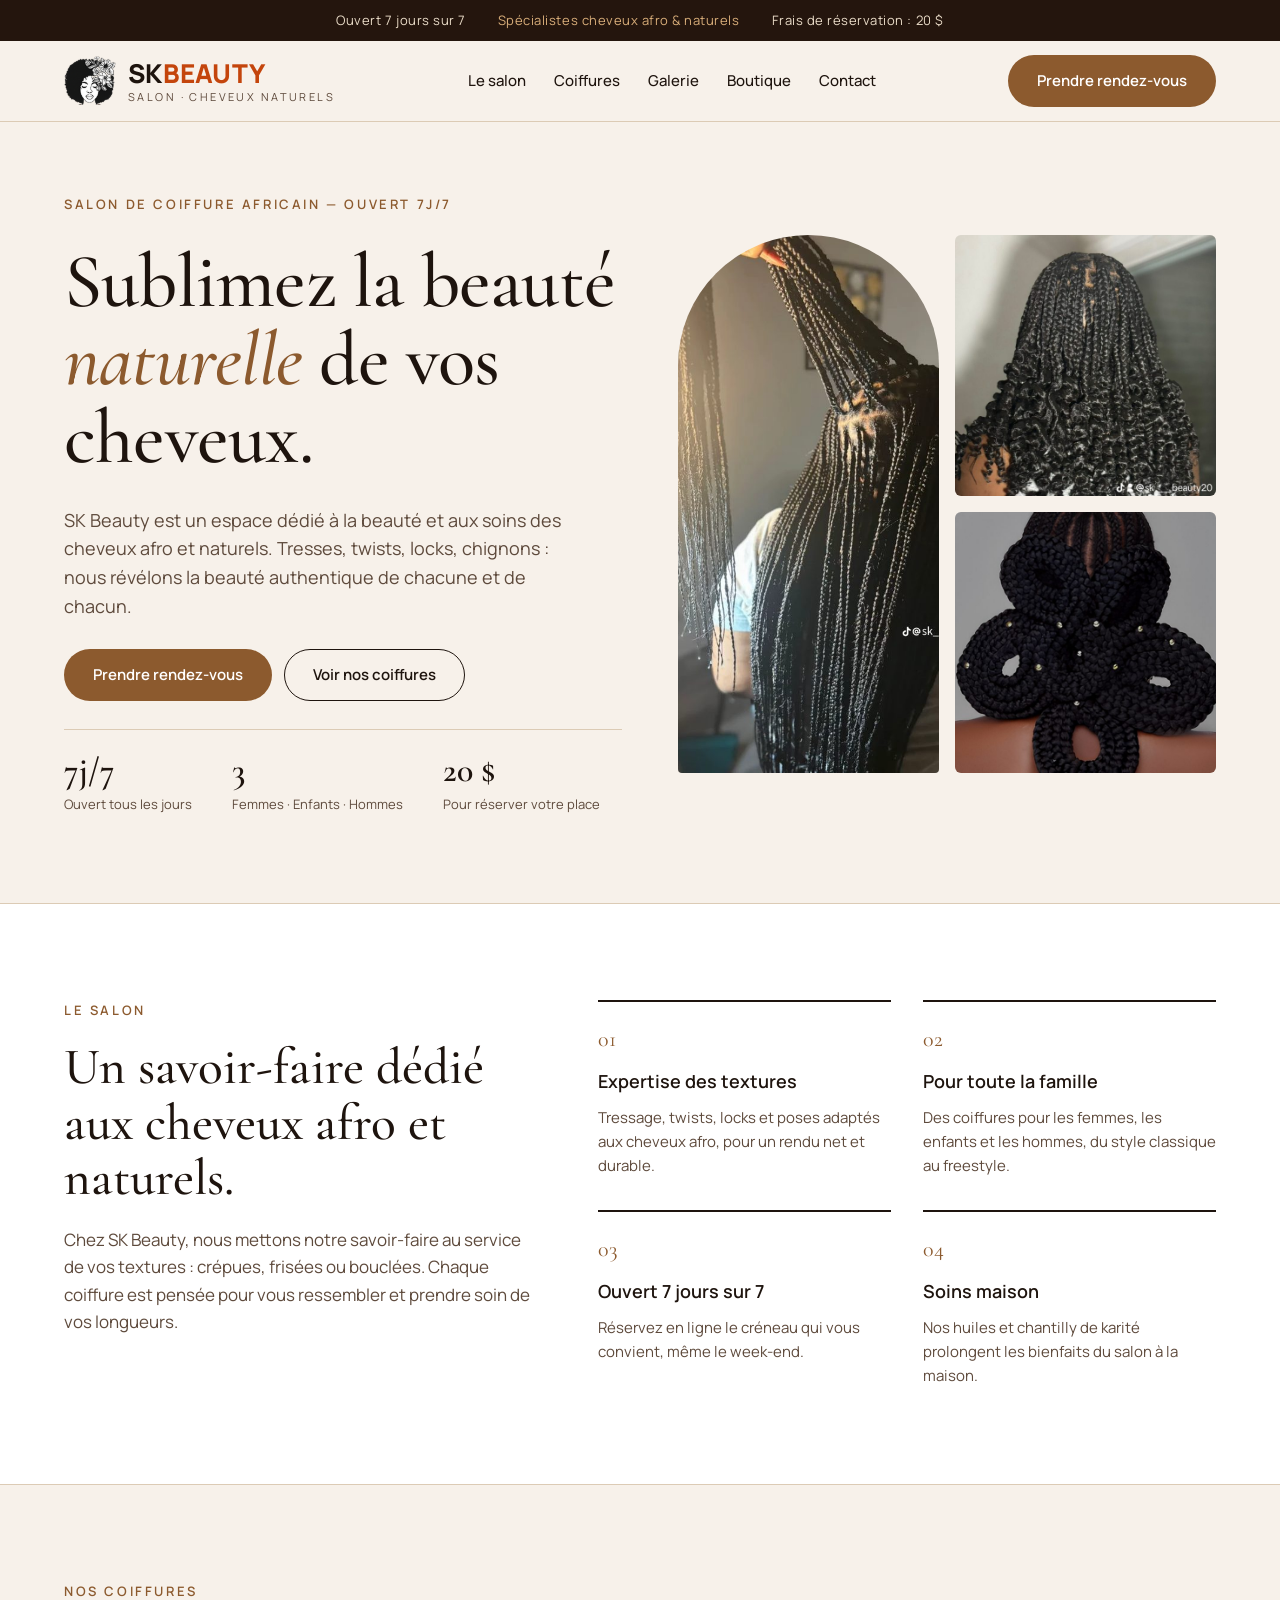
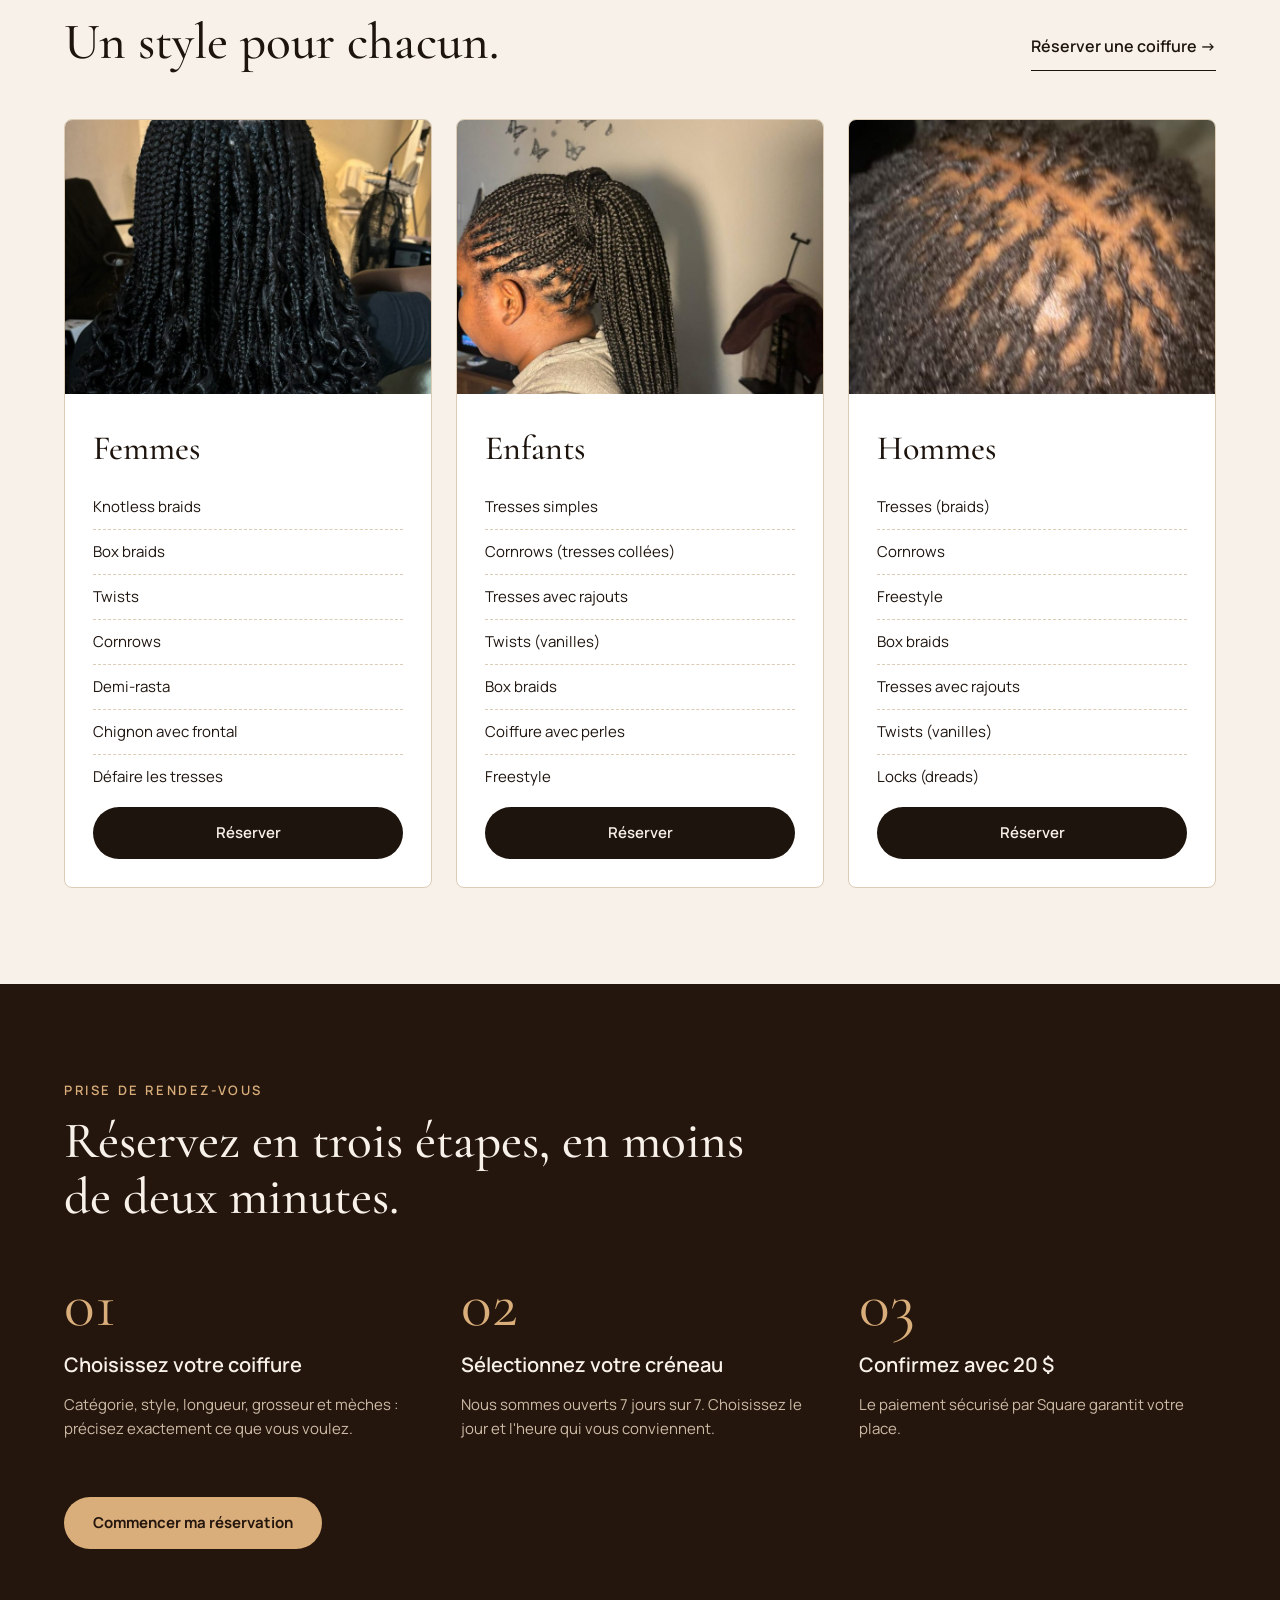
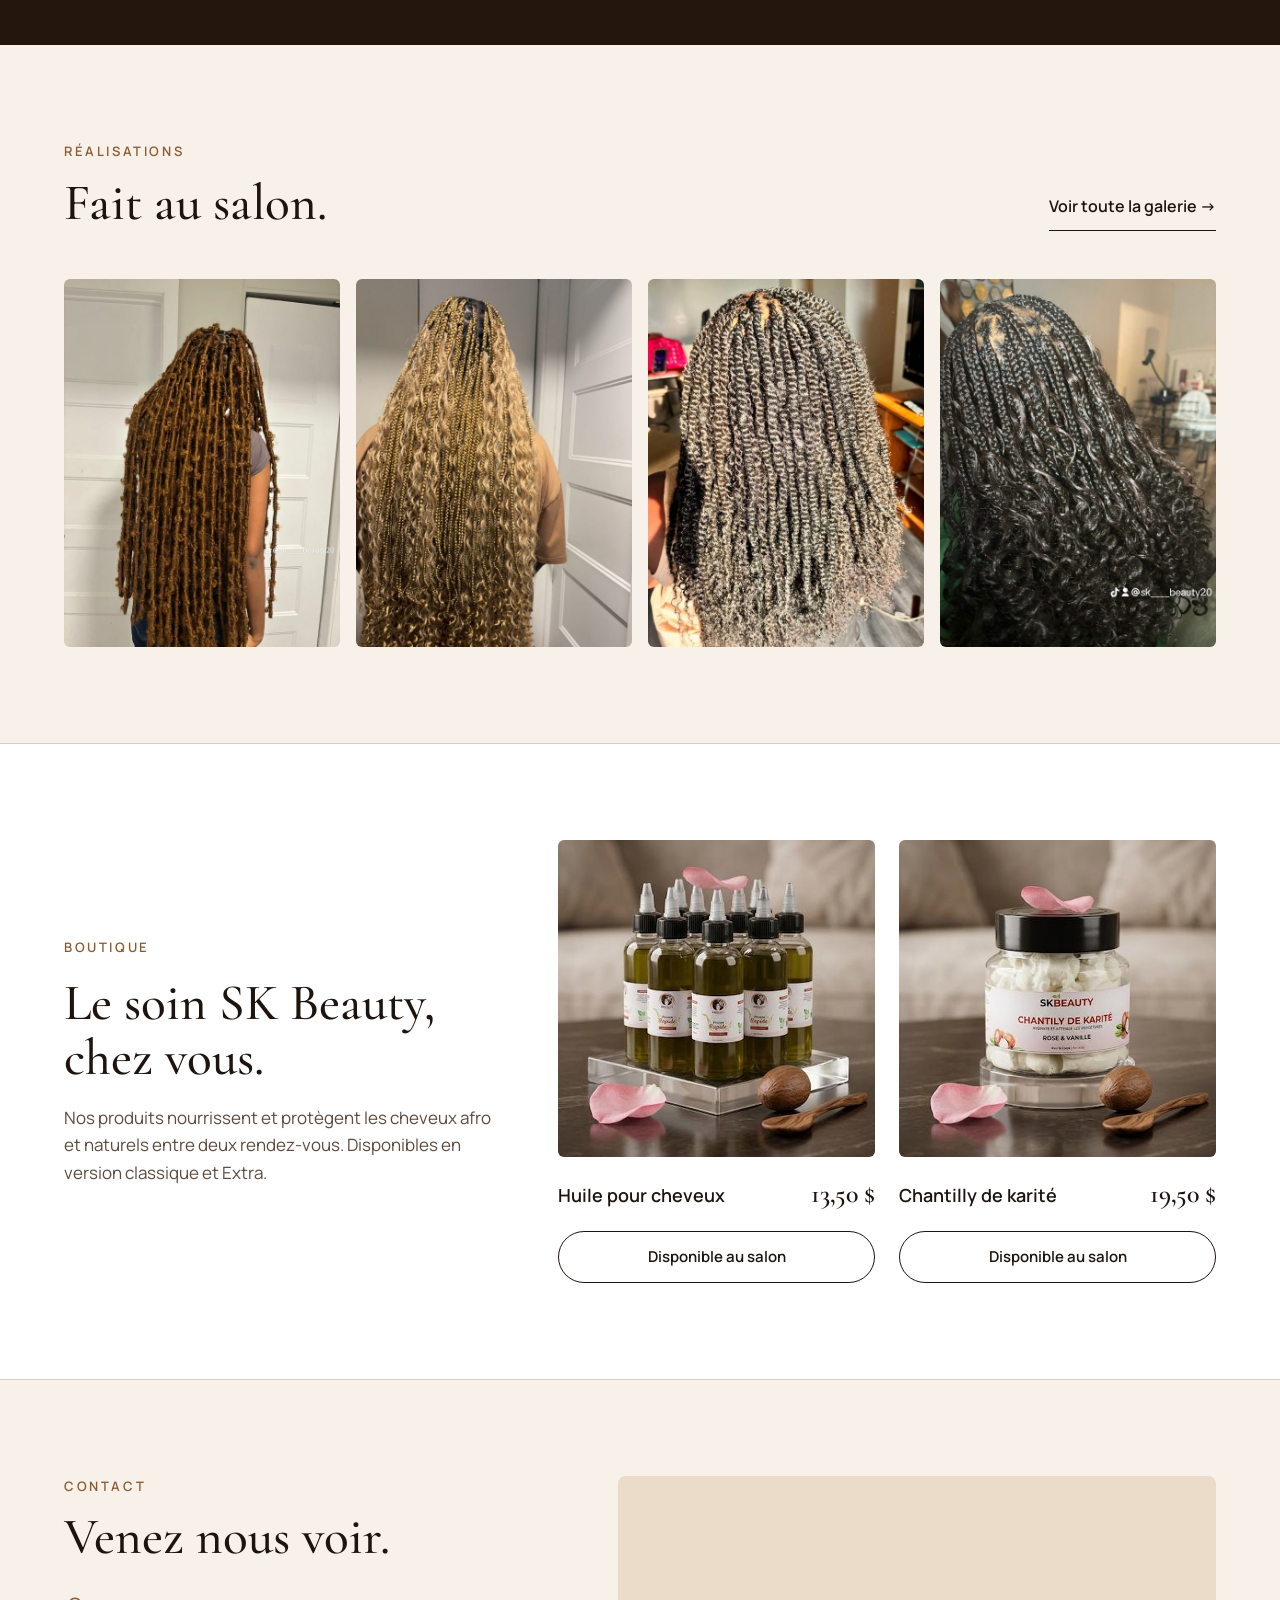
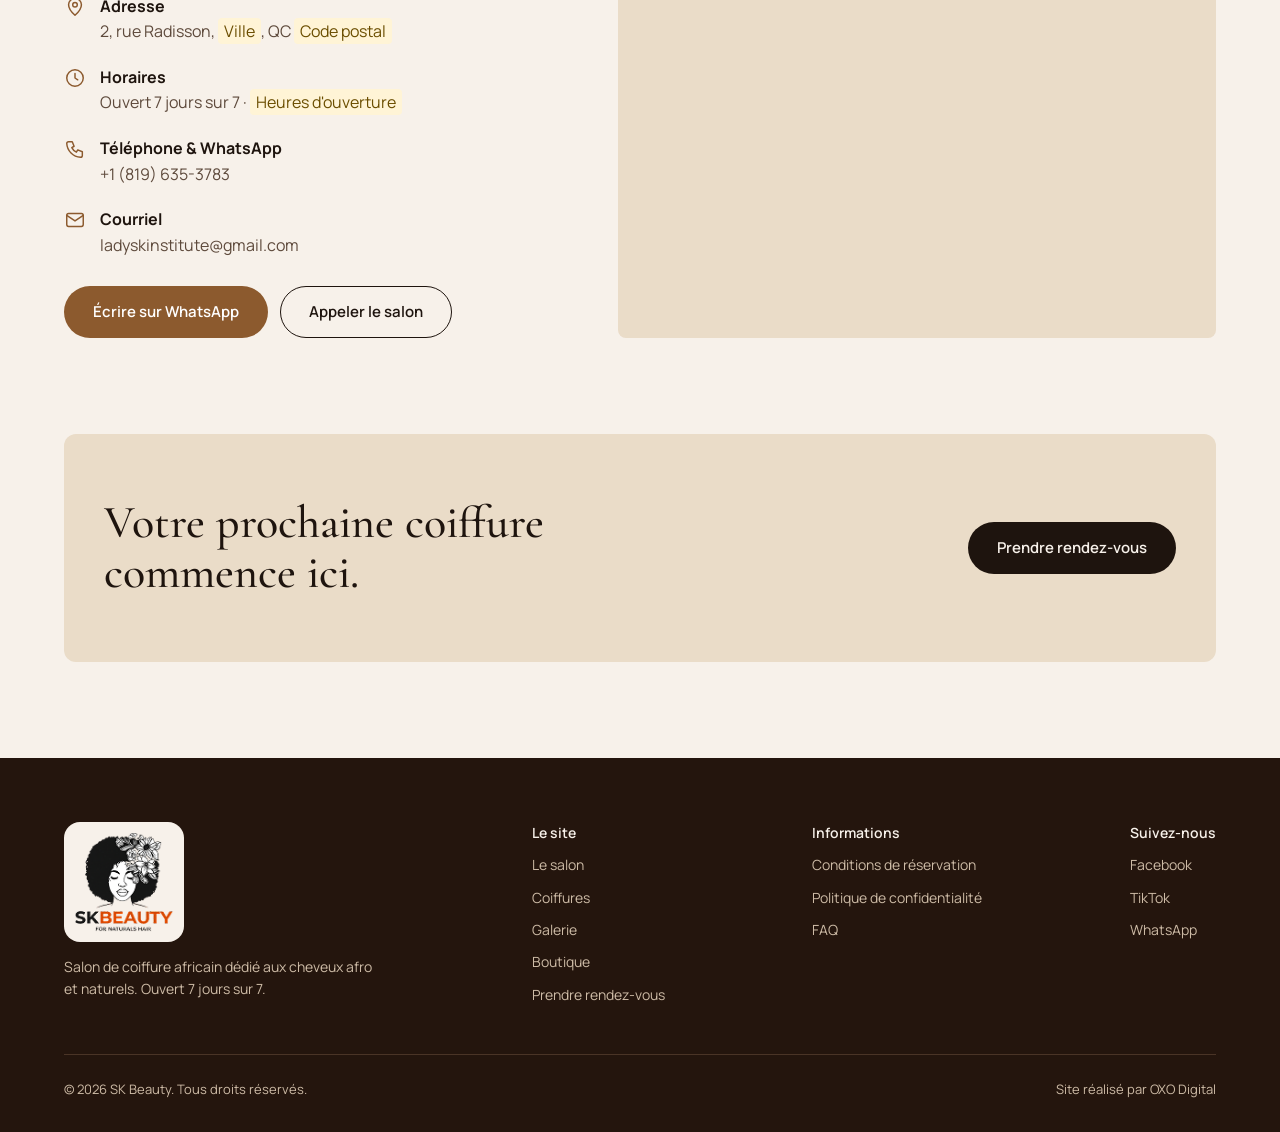
==== commit 14303d5a: "Ajout de la page Galerie : filtres par style et visionneuse Co-Authored-By: Claude Opus 5.5 <noreply" ====
--- a/index.html
+++ b/index.html
@@ -73,7 +73,7 @@
       <nav class="nav" id="nav" aria-label="Navigation principale">
         <a href="#salon">Le salon</a>
         <a href="#coiffures">Coiffures</a>
-        <a href="#realisations">Réalisations</a>
+        <a href="galerie.html">Galerie</a>
         <a href="#boutique">Boutique</a>
         <a href="#contact">Contact</a>
         <a class="btn btn-primary nav-cta" href="rendez-vous.html">Prendre rendez-vous</a>
@@ -197,7 +197,7 @@
             <span class="eyebrow">Réalisations</span>
             <h2 class="h2">Fait au salon.</h2>
           </div>
-          <a class="link-arrow" href="https://www.tiktok.com/@sk____beauty20" target="_blank" rel="noopener">Plus de vidéos sur TikTok →</a>
+          <a class="link-arrow" href="galerie.html">Voir toute la galerie →</a>
         </div>
         <div class="gallery">
           <img src="assets/img/realisation-1.jpg" alt="Réalisation SK Beauty 1" width="600" height="800" loading="lazy">
@@ -290,6 +290,7 @@
           <span class="title">Le site</span>
           <a href="#salon">Le salon</a>
           <a href="#coiffures">Coiffures</a>
+          <a href="galerie.html">Galerie</a>
           <a href="#boutique">Boutique</a>
           <a href="rendez-vous.html">Prendre rendez-vous</a>
         </nav>
--- a/assets/css/style.css
+++ b/assets/css/style.css
@@ -422,3 +422,50 @@
   .brand-name { font-size: 22px; letter-spacing: .01em; }
   .brand-tag { font-size: 10px; letter-spacing: .16em; }
 }
+
+/* ---------- Galerie ---------- */
+.gallery-page .lead { margin-top: 4px; }
+.filters { display: flex; flex-wrap: wrap; gap: 10px; margin-bottom: 32px; }
+.filter {
+  min-height: 44px; padding: 10px 20px; border-radius: 999px; cursor: pointer;
+  background: var(--white); color: var(--ink); border: 1px solid var(--line); font-weight: 600; font-size: 15px;
+}
+.filter:hover { border-color: var(--ink); }
+.filter[aria-pressed="true"] { background: var(--dark); color: var(--cream); border-color: var(--dark); }
+.filter .count { font-weight: 400; opacity: .75; }
+
+.masonry { columns: 3 280px; column-gap: 16px; }
+.shot { margin: 0 0 16px; break-inside: avoid; position: relative; border-radius: 8px; overflow: hidden; background: var(--sand-2); }
+.shot a { display: block; cursor: zoom-in; }
+.shot img { width: 100%; height: auto; transition: transform .4s ease; }
+.shot a:hover img { transform: scale(1.03); }
+.shot figcaption {
+  position: absolute; left: 12px; bottom: 12px; padding: 6px 12px; border-radius: 999px;
+  background: rgba(36, 21, 13, .82); color: var(--cream); font-size: 13px; font-weight: 600; pointer-events: none;
+}
+@media (prefers-reduced-motion: reduce) { .shot img { transition: none; } .shot a:hover img { transform: none; } }
+
+.lightbox {
+  width: 100vw; height: 100vh; max-width: 100vw; max-height: 100vh; margin: 0; padding: 0; border: 0;
+  background: rgba(20, 12, 8, .94); color: var(--cream);
+}
+.lightbox[open] { display: flex; align-items: center; justify-content: center; }
+.lightbox::backdrop { background: rgba(20, 12, 8, .94); }
+.lb-figure { margin: 0; display: flex; flex-direction: column; align-items: center; gap: 12px; max-width: calc(100vw - 160px); }
+.lb-figure img { max-width: 100%; max-height: calc(100vh - 120px); width: auto; height: auto; border-radius: 6px; }
+.lb-figure figcaption { font-size: 14px; color: var(--sand); }
+.lb-btn {
+  position: absolute; width: 48px; height: 48px; border-radius: 999px; border: 1px solid rgba(247,241,234,.3);
+  background: rgba(36,21,13,.6); color: var(--cream); display: inline-flex; align-items: center; justify-content: center; cursor: pointer;
+}
+.lb-btn:hover { background: var(--dark); border-color: var(--gold); }
+.lb-close { top: 20px; right: 20px; }
+.lb-prev { left: 20px; top: 50%; transform: translateY(-50%); }
+.lb-next { right: 20px; top: 50%; transform: translateY(-50%); }
+@media (max-width: 640px) {
+  .lb-figure { max-width: 100vw; padding: 0 8px; }
+  .lb-prev, .lb-next { top: auto; bottom: 20px; transform: none; }
+  .lb-prev { left: calc(50% - 60px); } .lb-next { right: calc(50% - 60px); }
+  .lb-figure img { max-height: calc(100vh - 170px); }
+}
+.nav a[aria-current="page"] { color: var(--accent); }
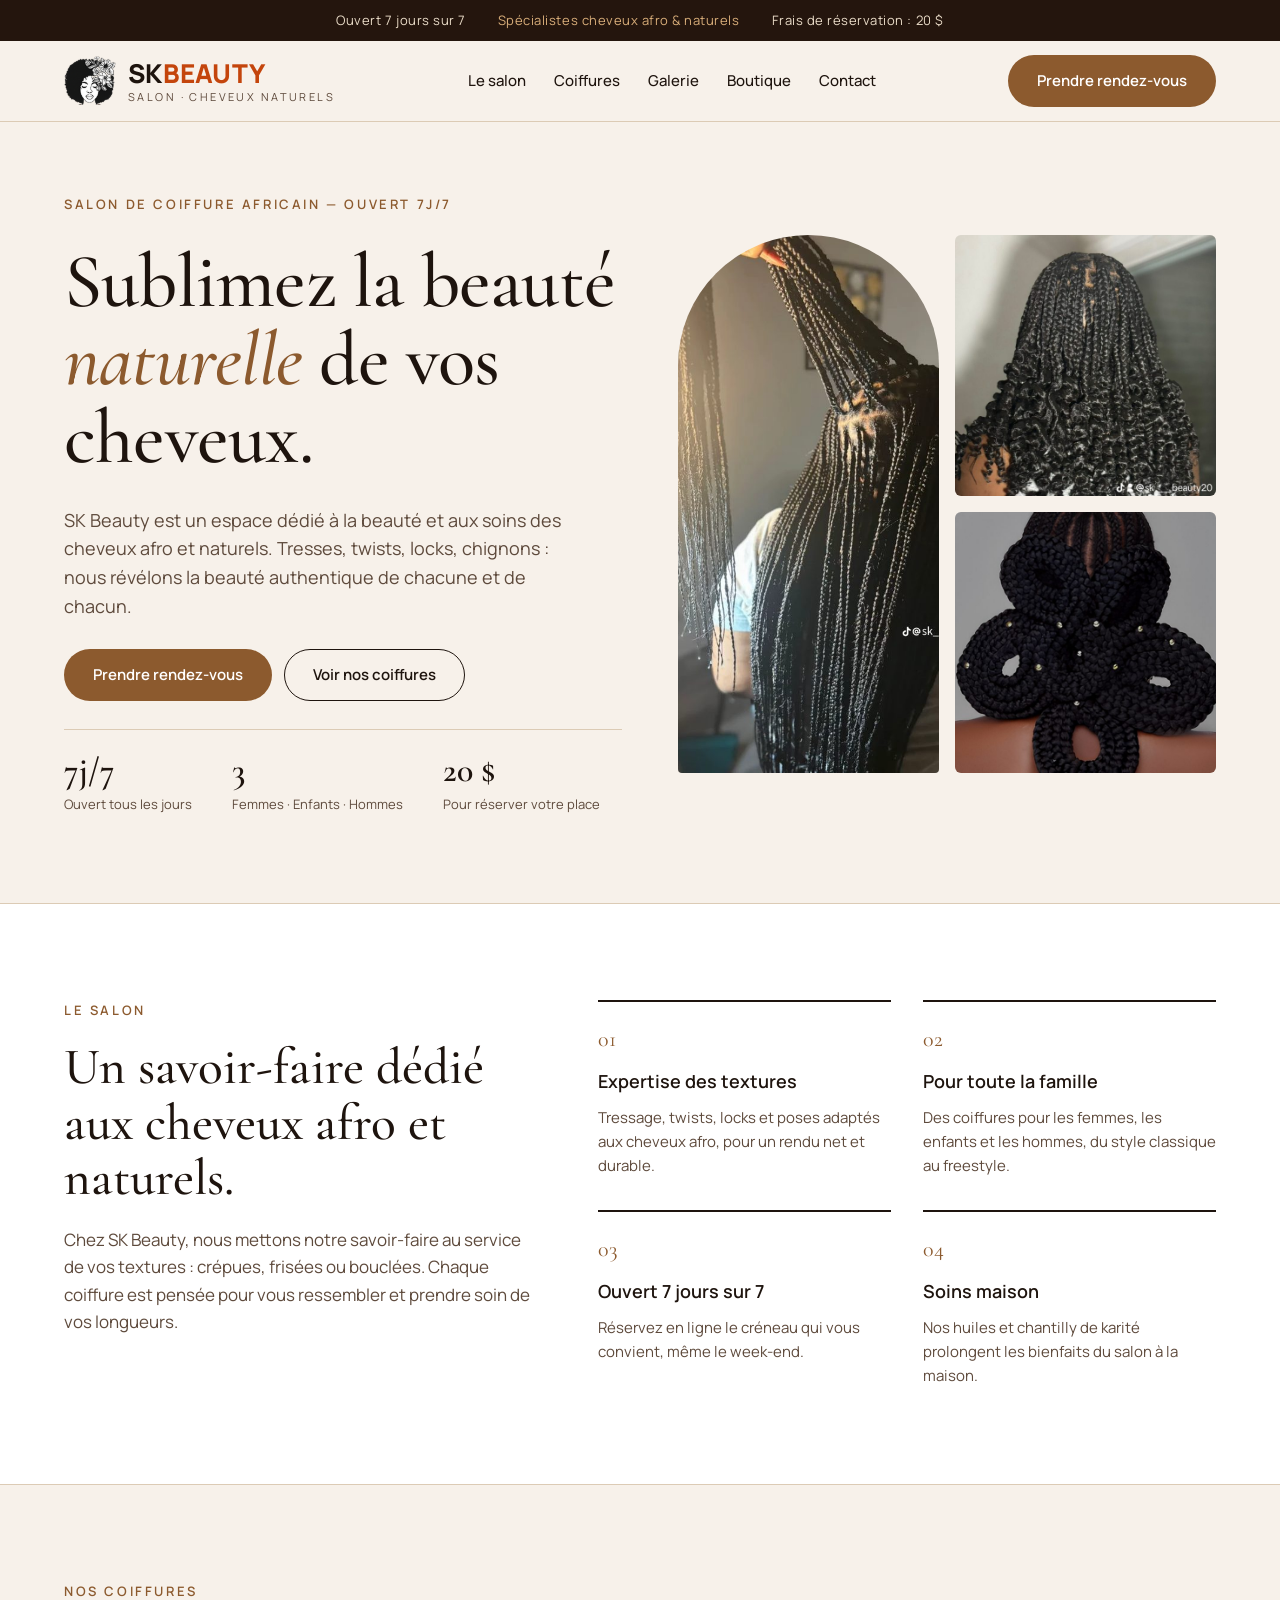
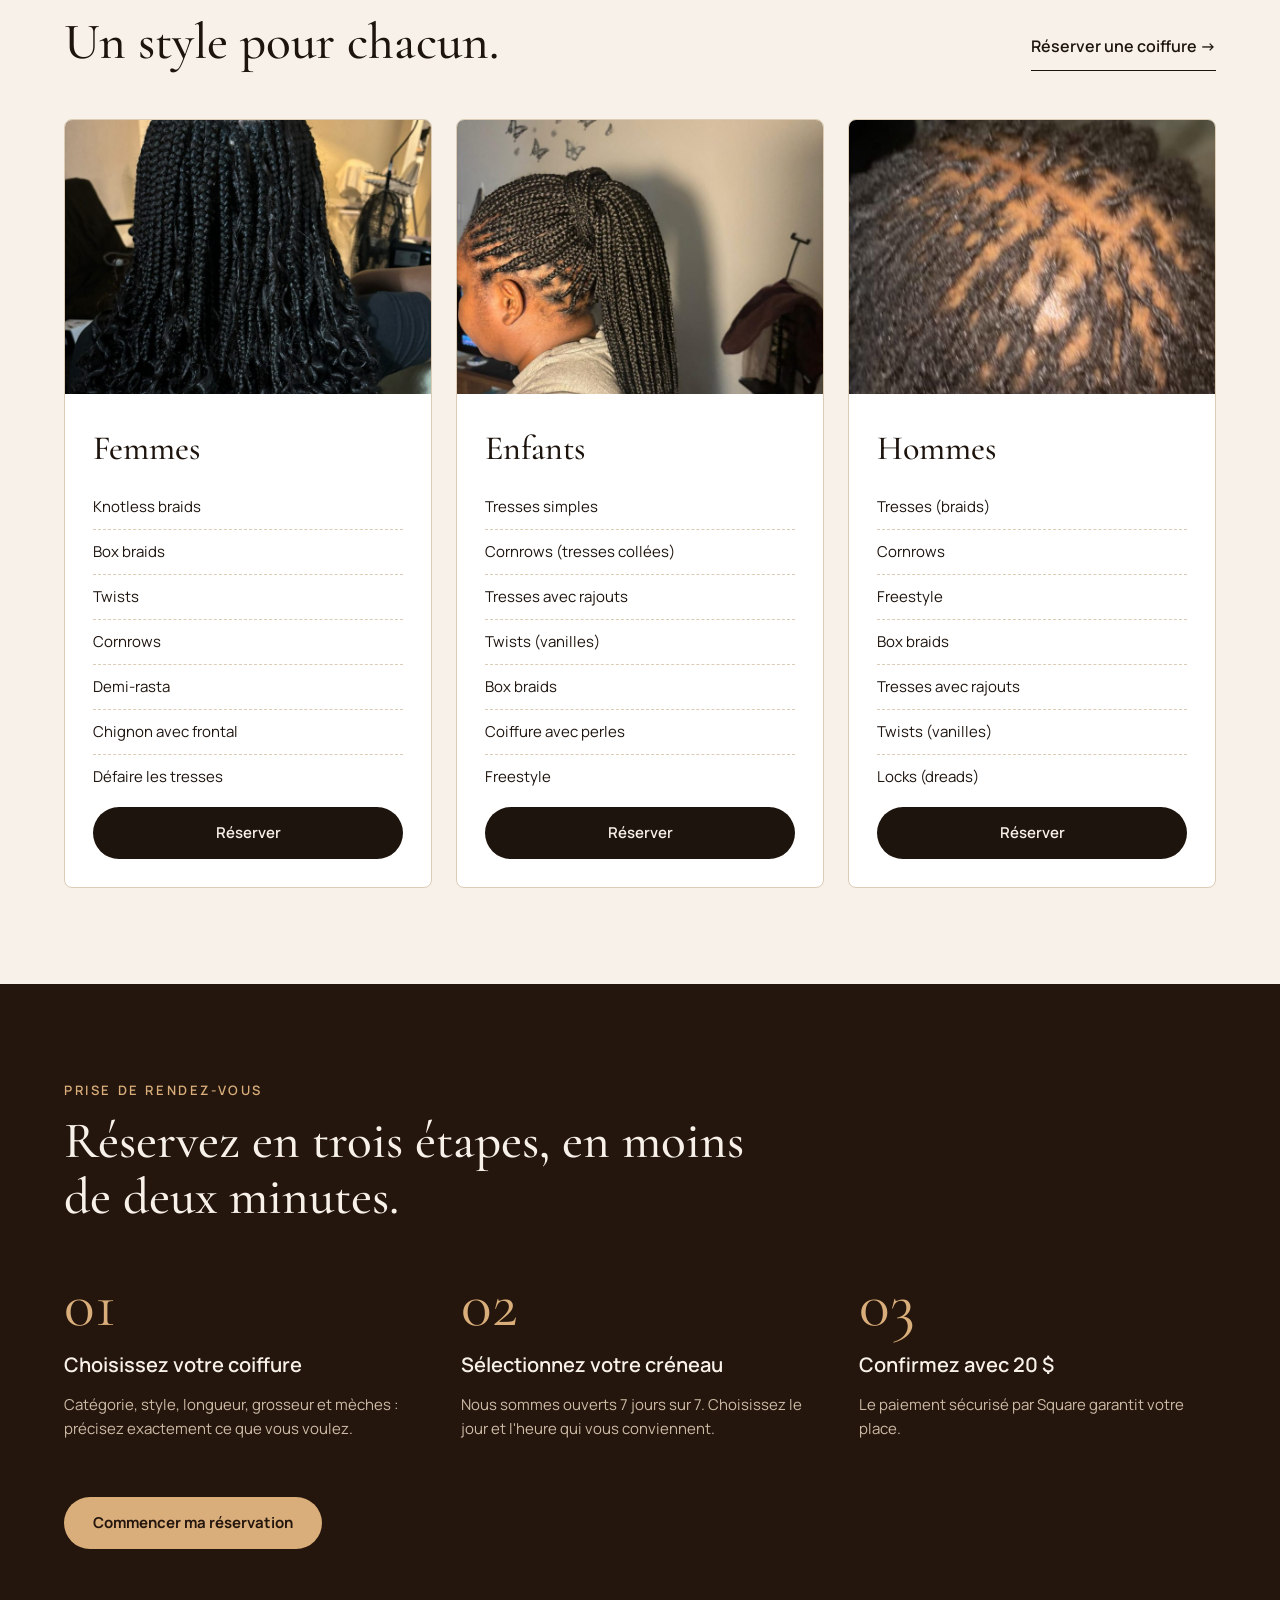
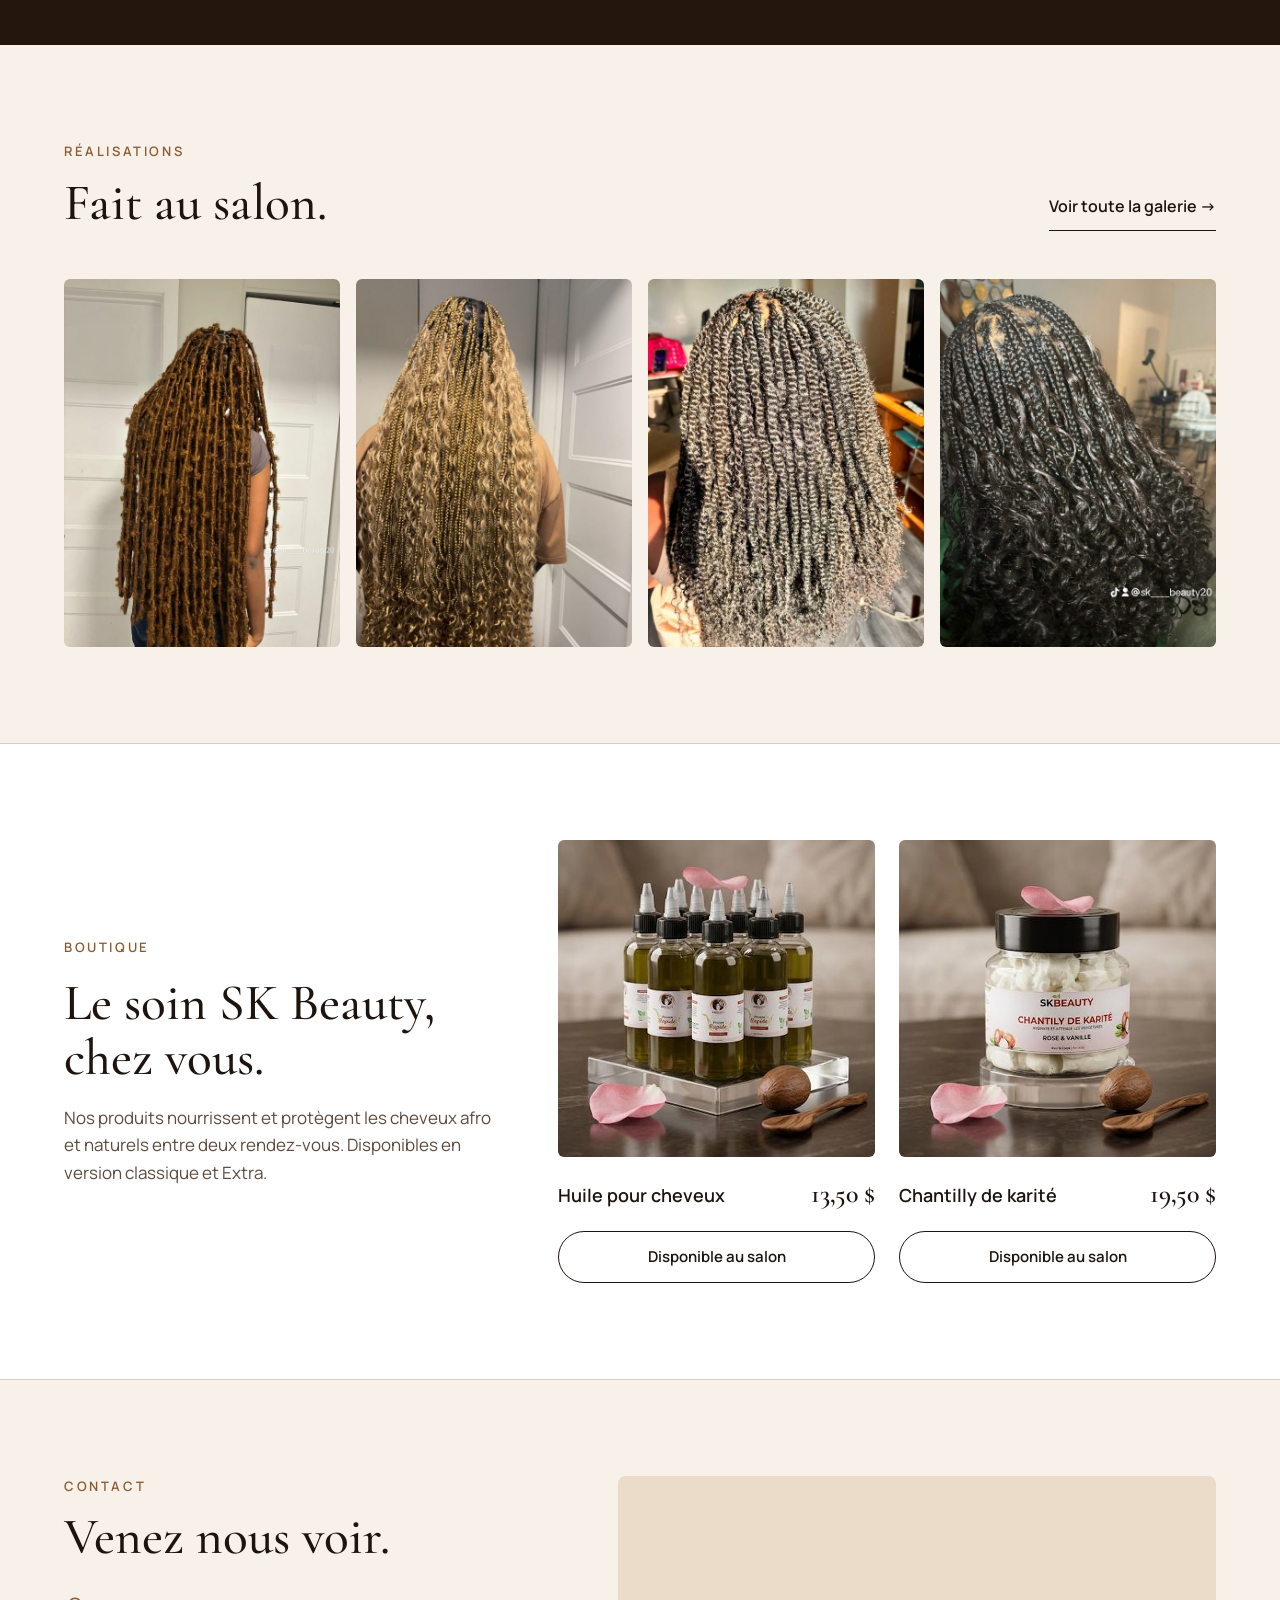
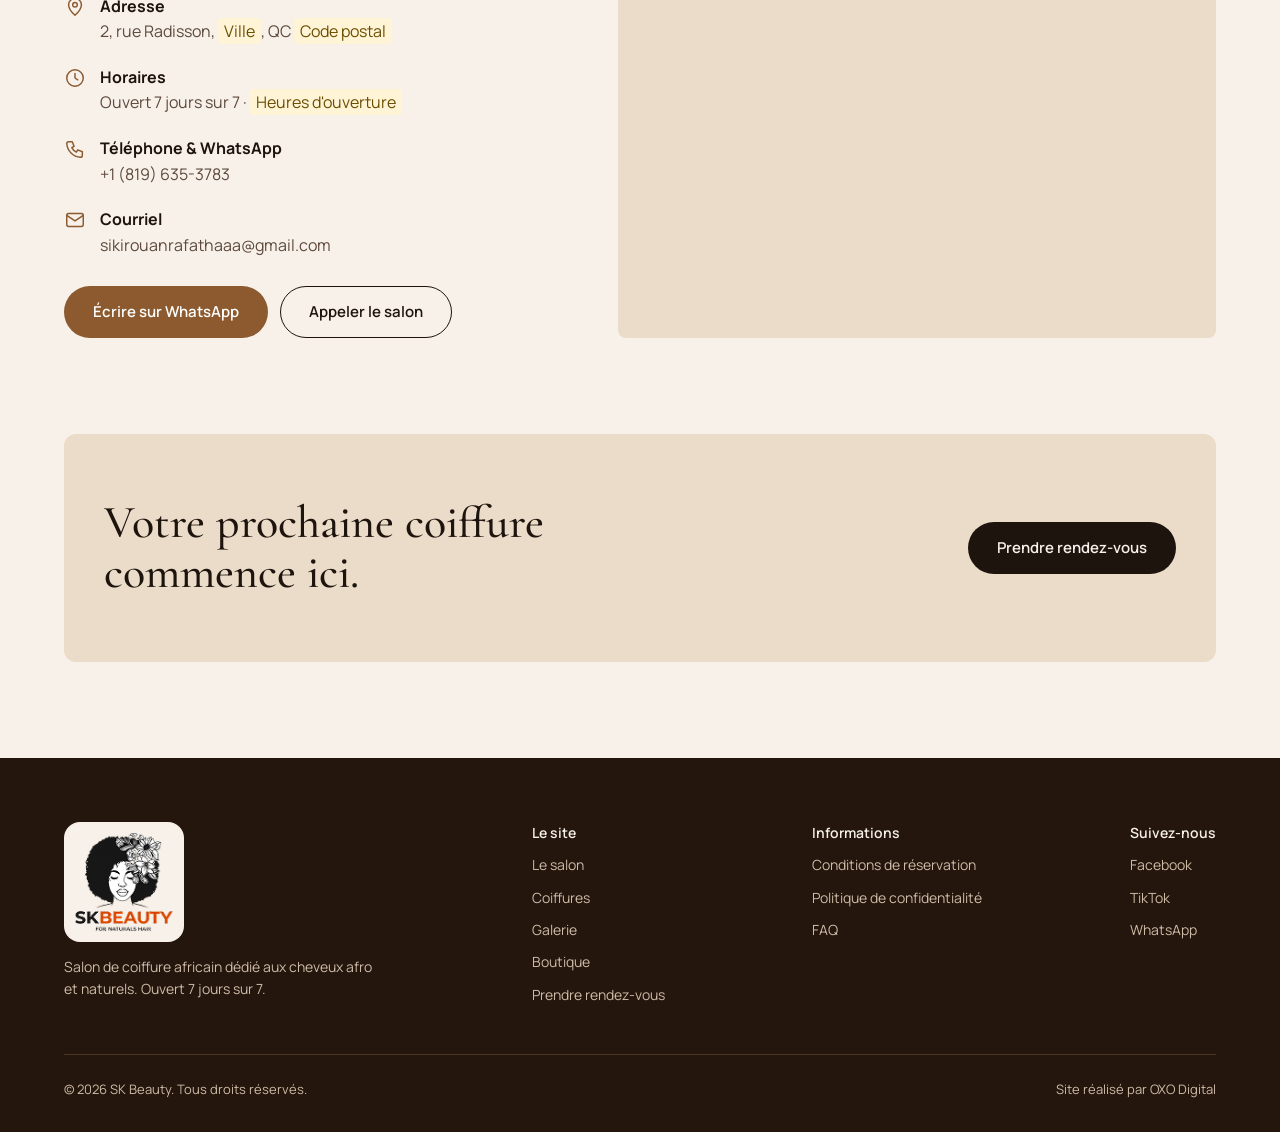
==== commit f5773576: "Nouveau courriel du salon pour les demandes de rendez-vous Co-Authored-By: Claude Opus 5.5 <noreply@" ====
--- a/index.html
+++ b/index.html
@@ -254,7 +254,7 @@
             </li>
             <li>
               <svg width="22" height="22" viewBox="0 0 24 24" fill="none" stroke="#8C5A2E" stroke-width="1.6" stroke-linecap="round" stroke-linejoin="round" aria-hidden="true"><rect x="3" y="5" width="18" height="14" rx="2"/><path d="M3 7l9 6 9-6"/></svg>
-              <div><strong>Courriel</strong><a href="mailto:ladyskinstitute@gmail.com">ladyskinstitute@gmail.com</a></div>
+              <div><strong>Courriel</strong><a href="mailto:sikirouanrafathaaa@gmail.com">sikirouanrafathaaa@gmail.com</a></div>
             </li>
           </ul>
           <div class="btn-row">
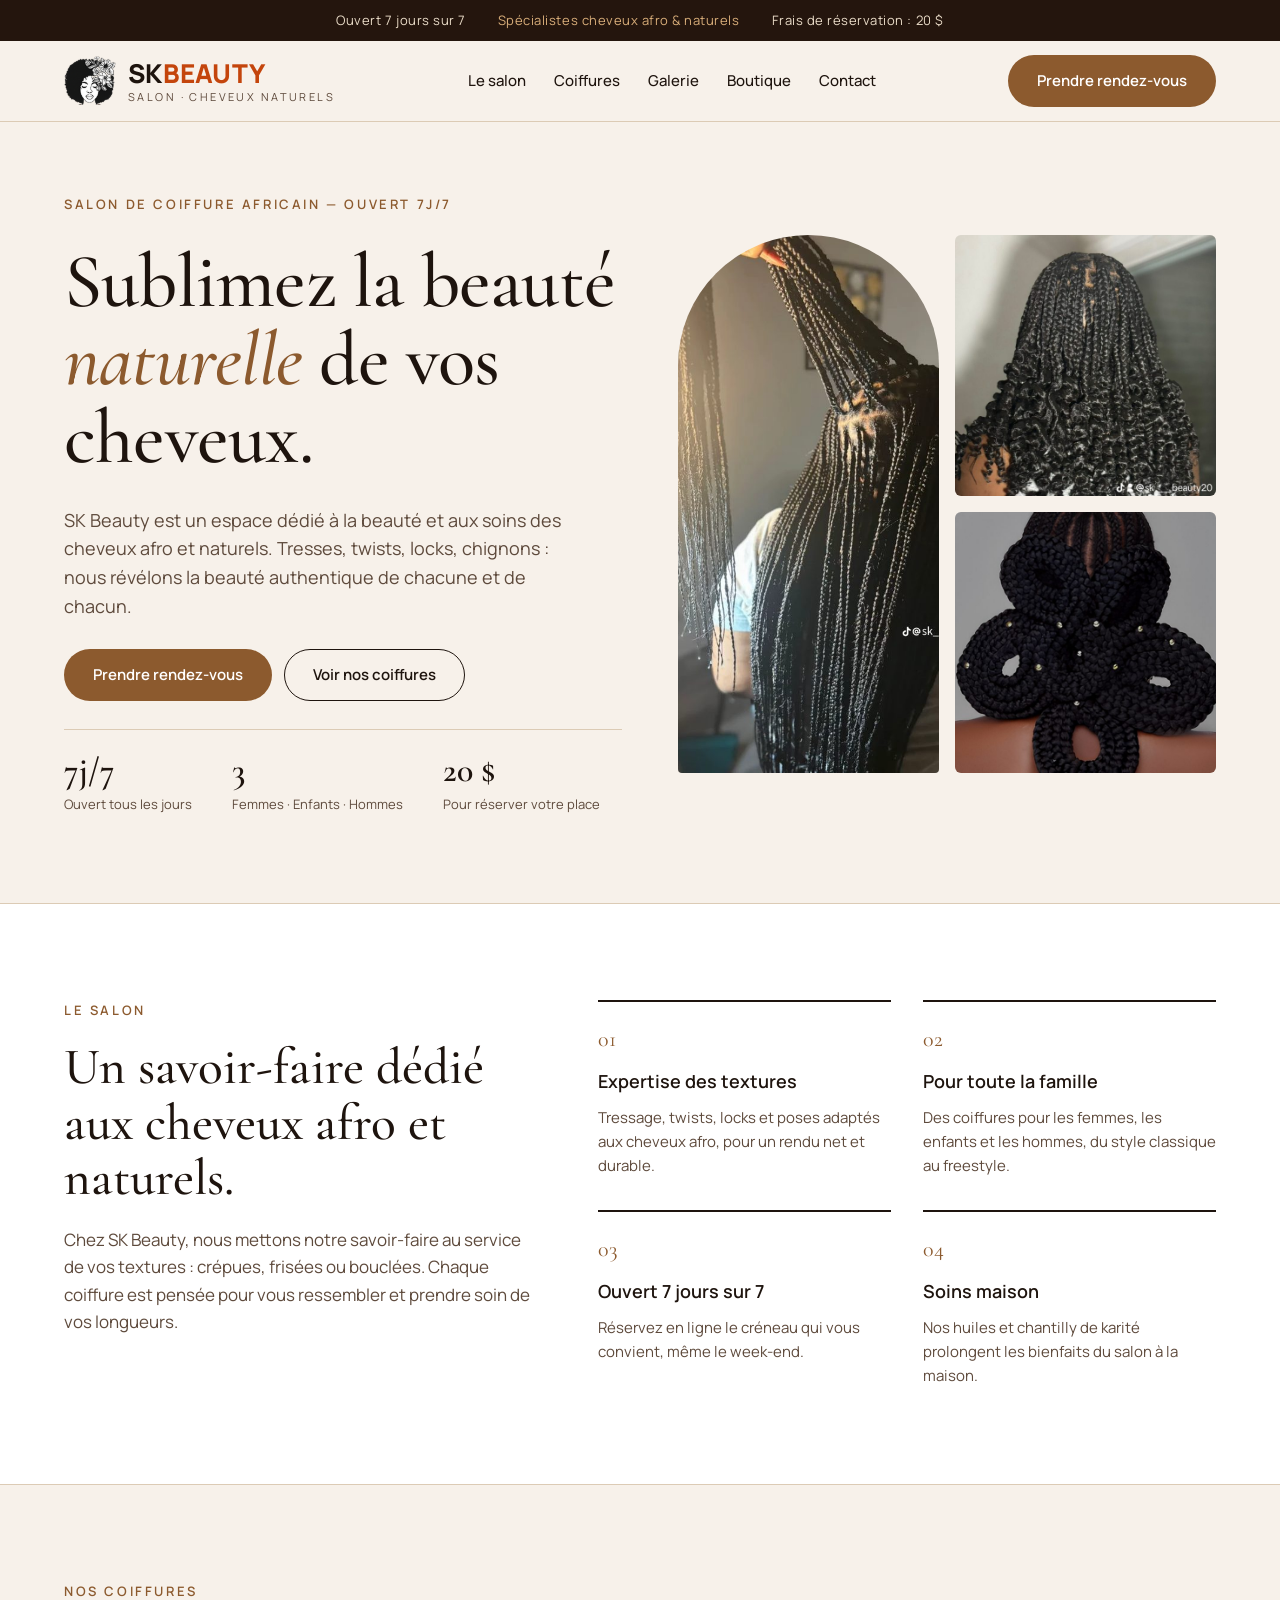
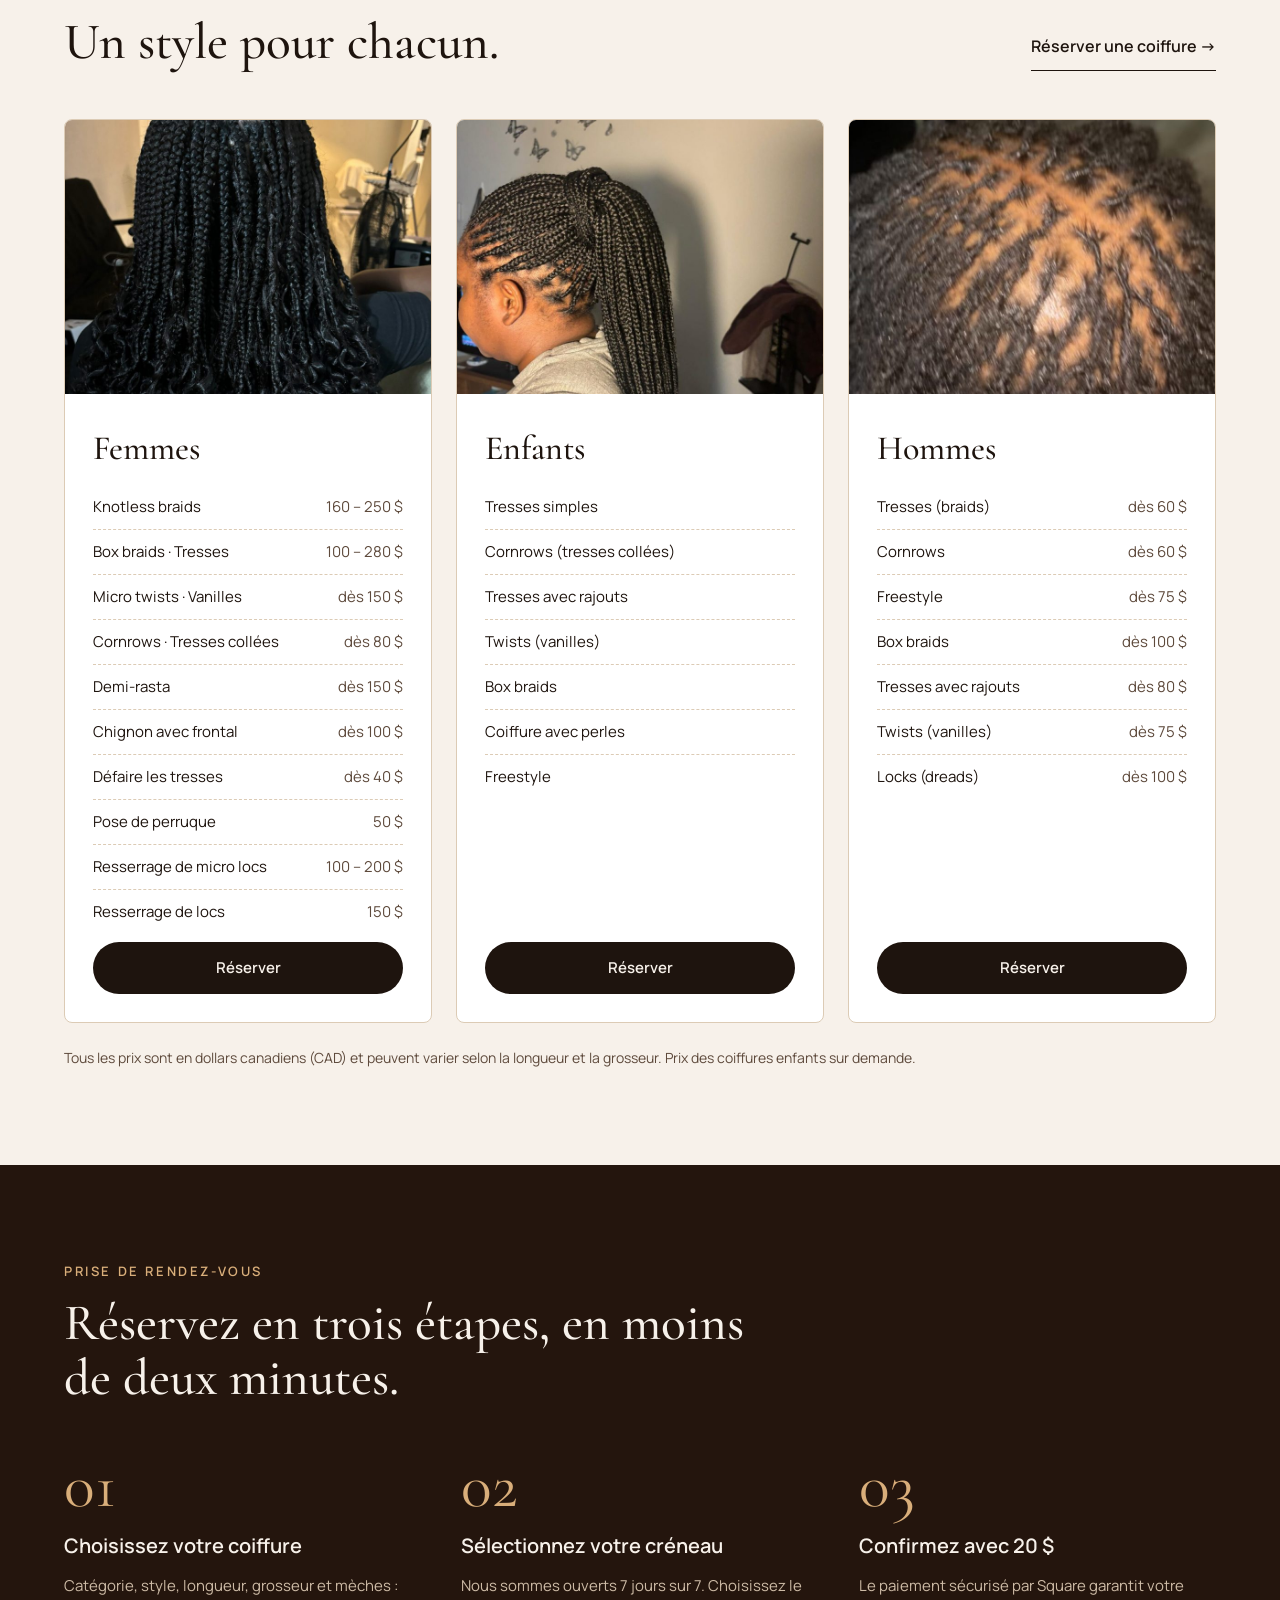
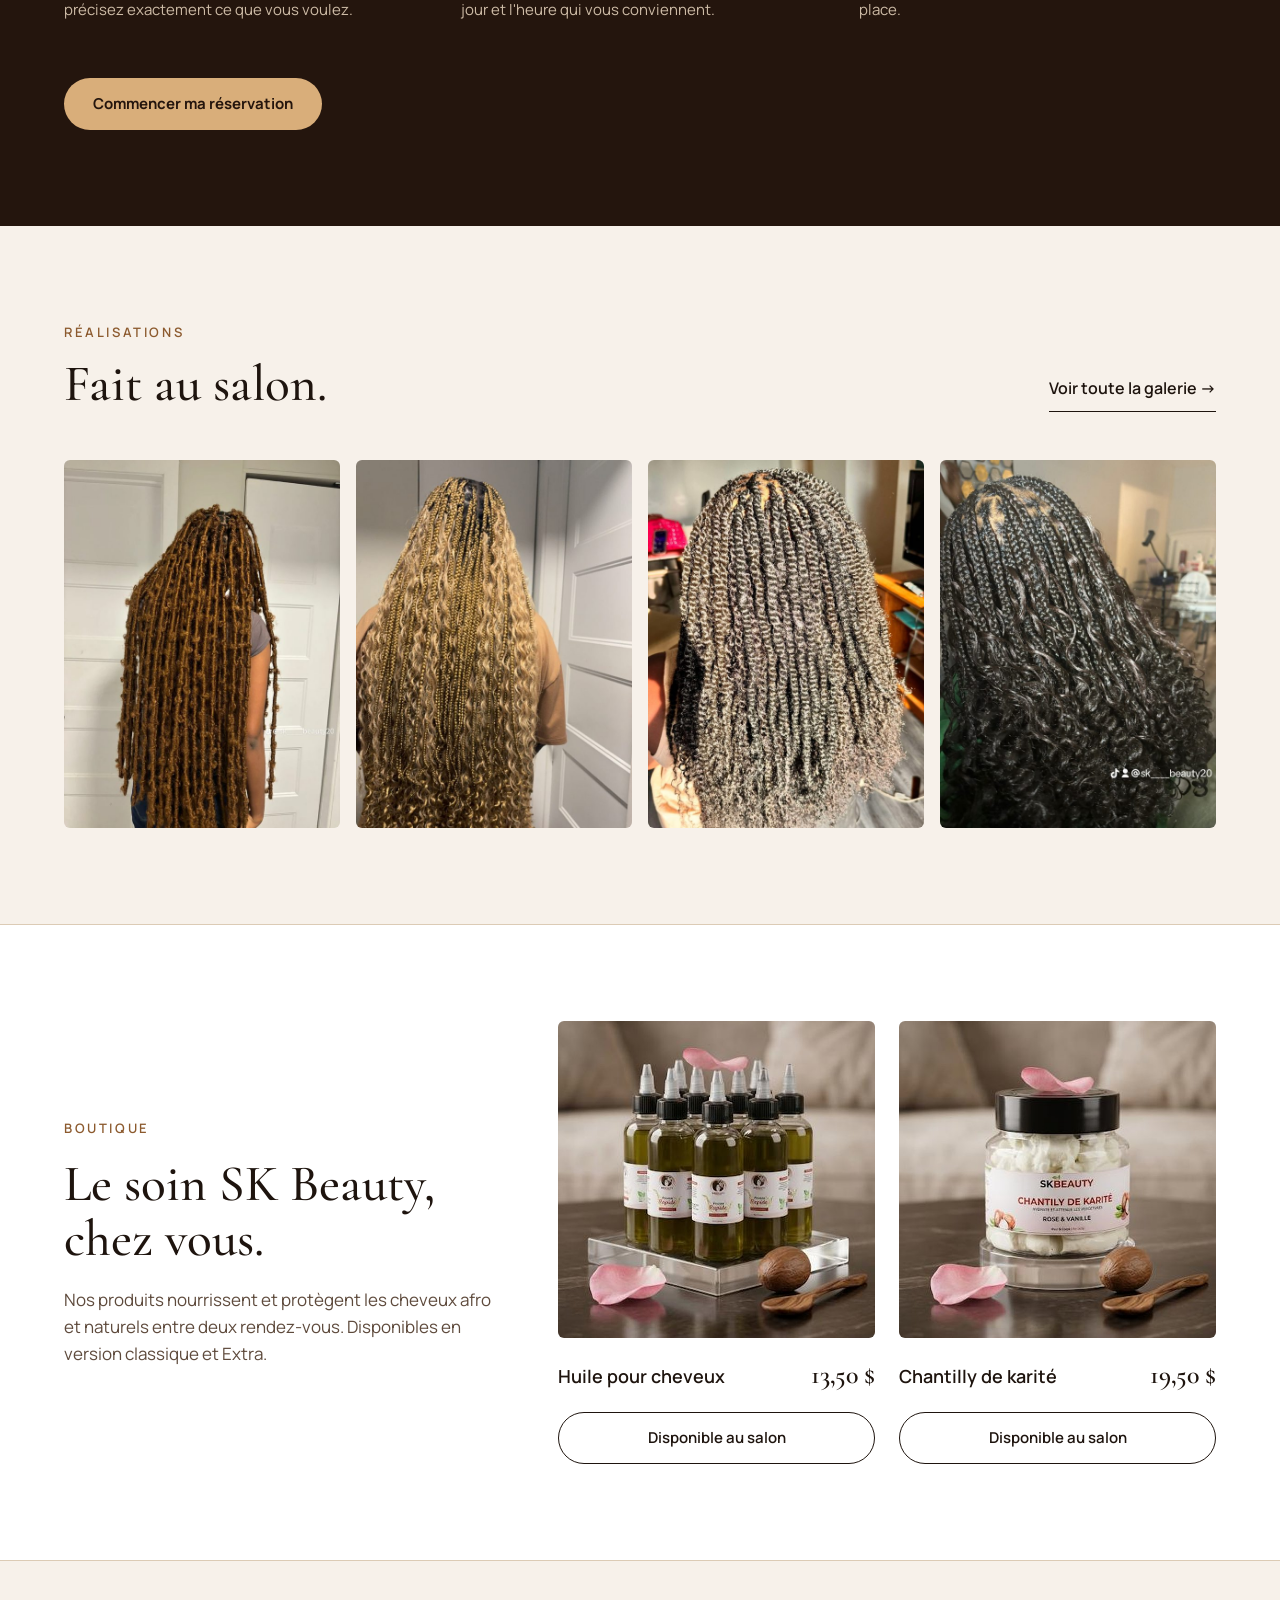
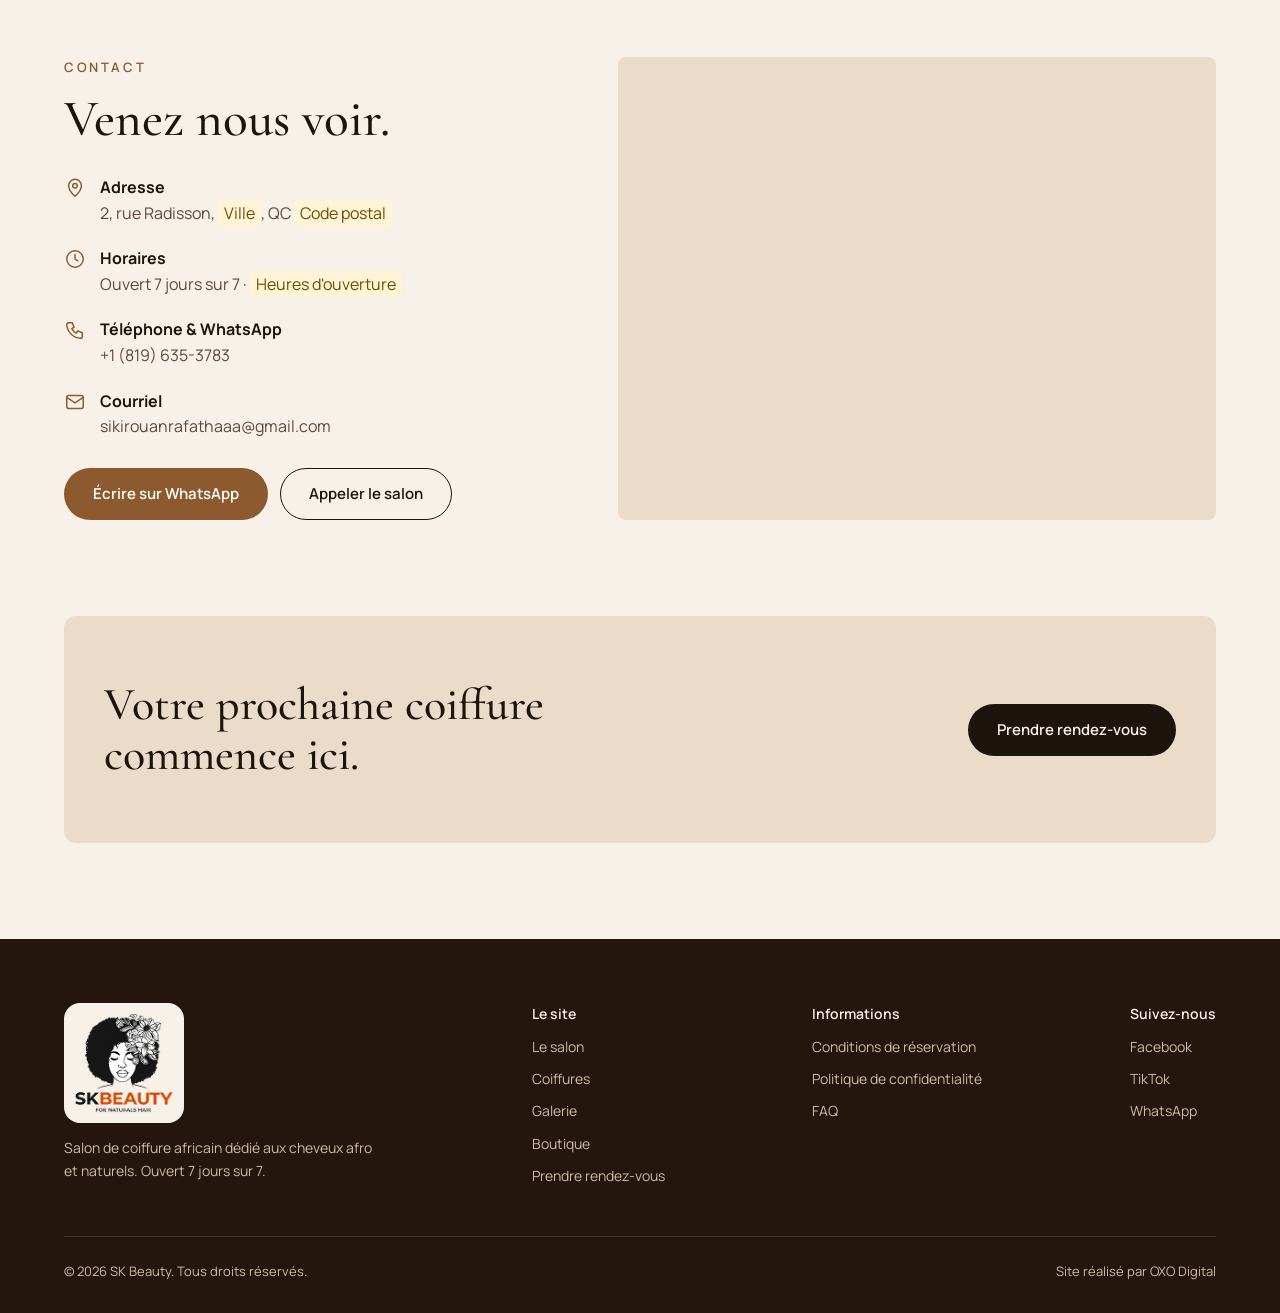
==== commit 0d1a823c: "Grille tarifaire femmes et hommes (CAD) Co-Authored-By: Claude Opus 5.5 <noreply@anthropic.com> Clau" ====
--- a/index.html
+++ b/index.html
@@ -168,6 +168,7 @@
             </div>
           </article>
         </div>
+        <p class="muted" style="margin:24px 0 0;font-size:14px">Tous les prix sont en dollars canadiens (CAD) et peuvent varier selon la longueur et la grosseur. Prix des coiffures enfants sur demande.</p>
       </div>
     </section>
 
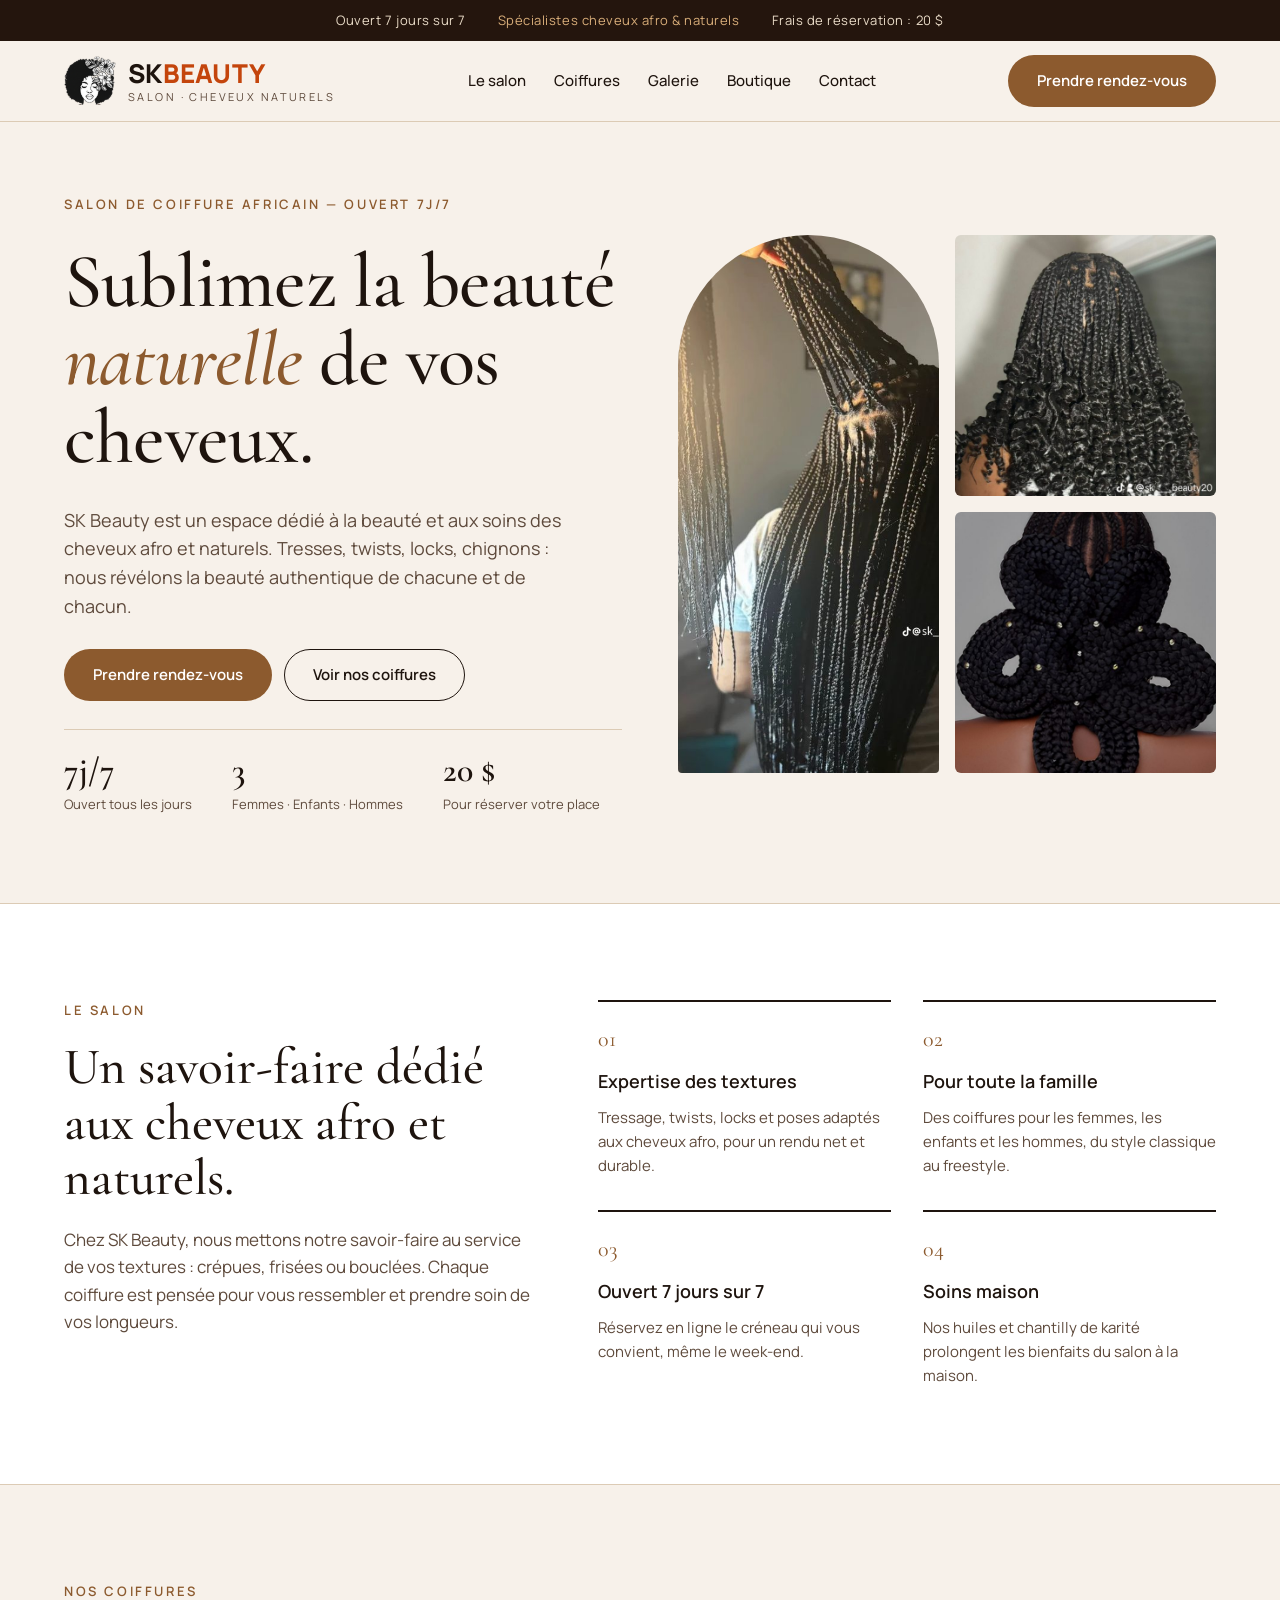
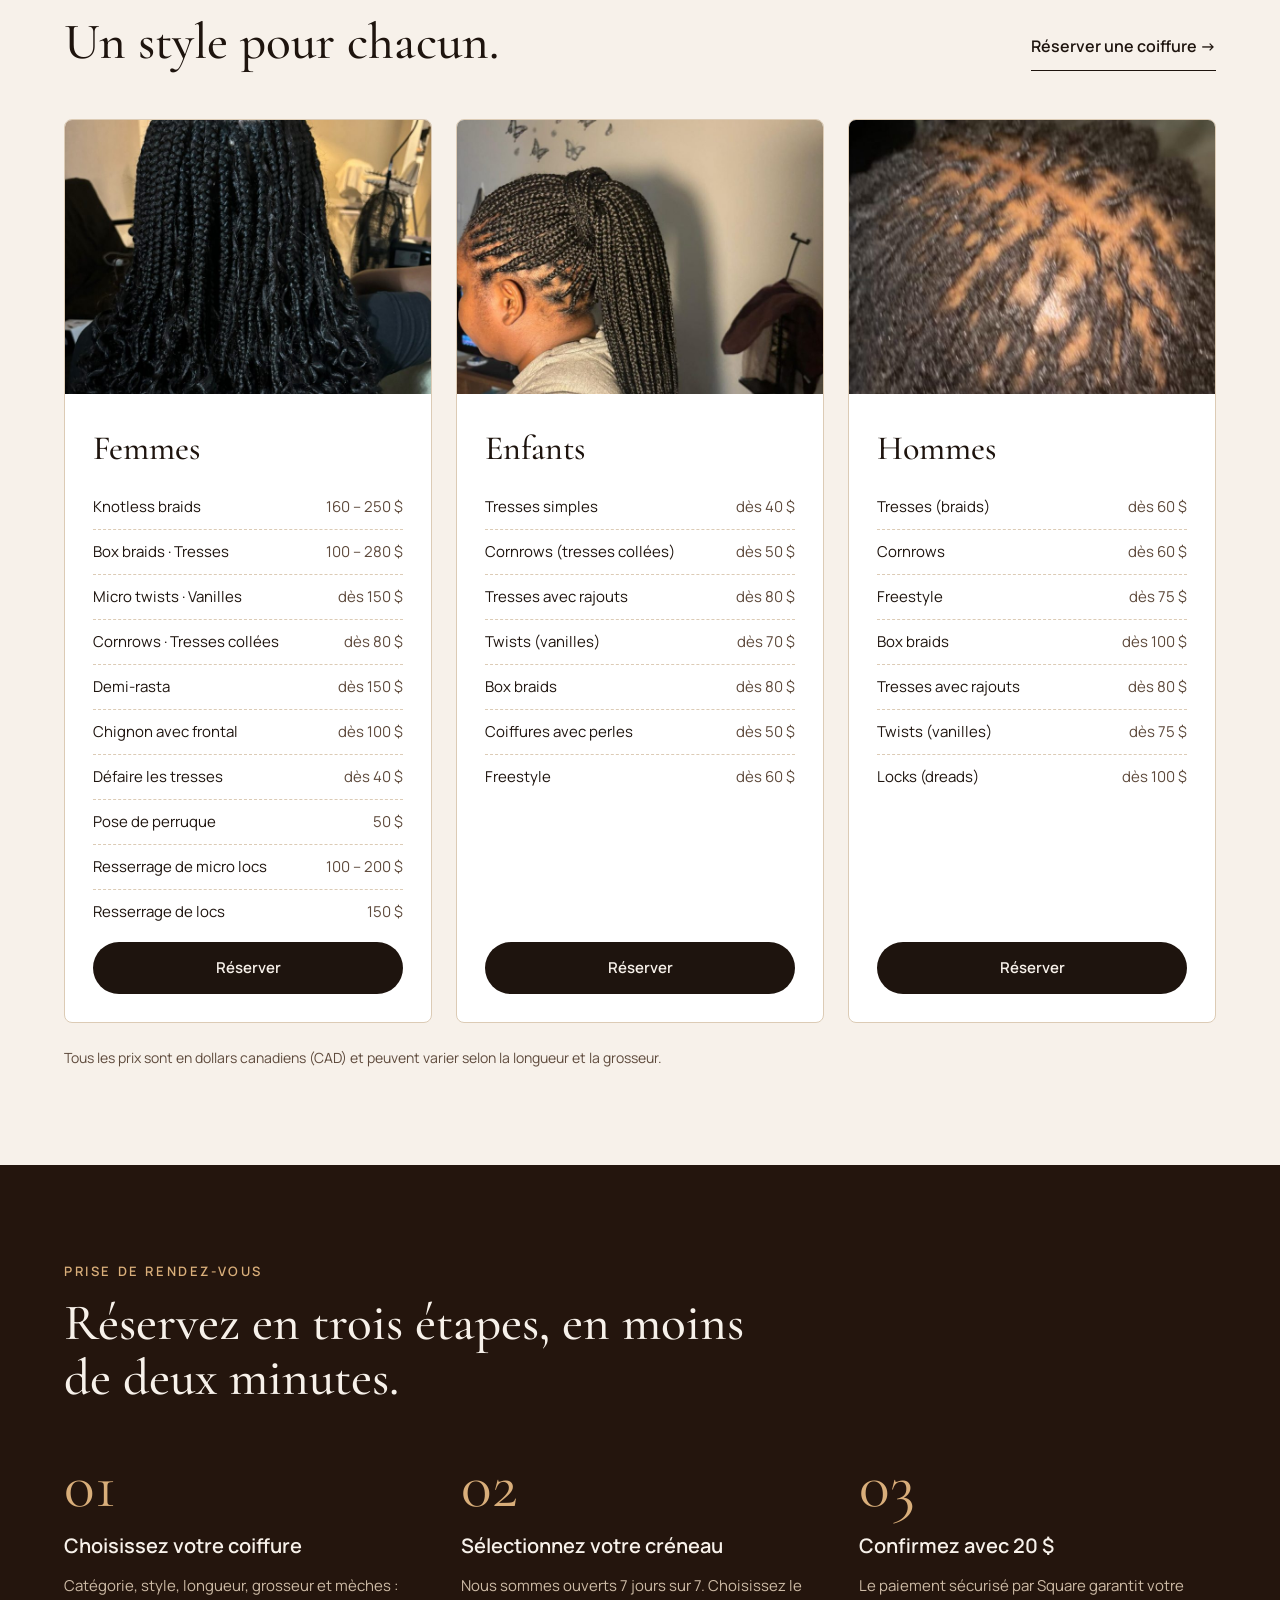
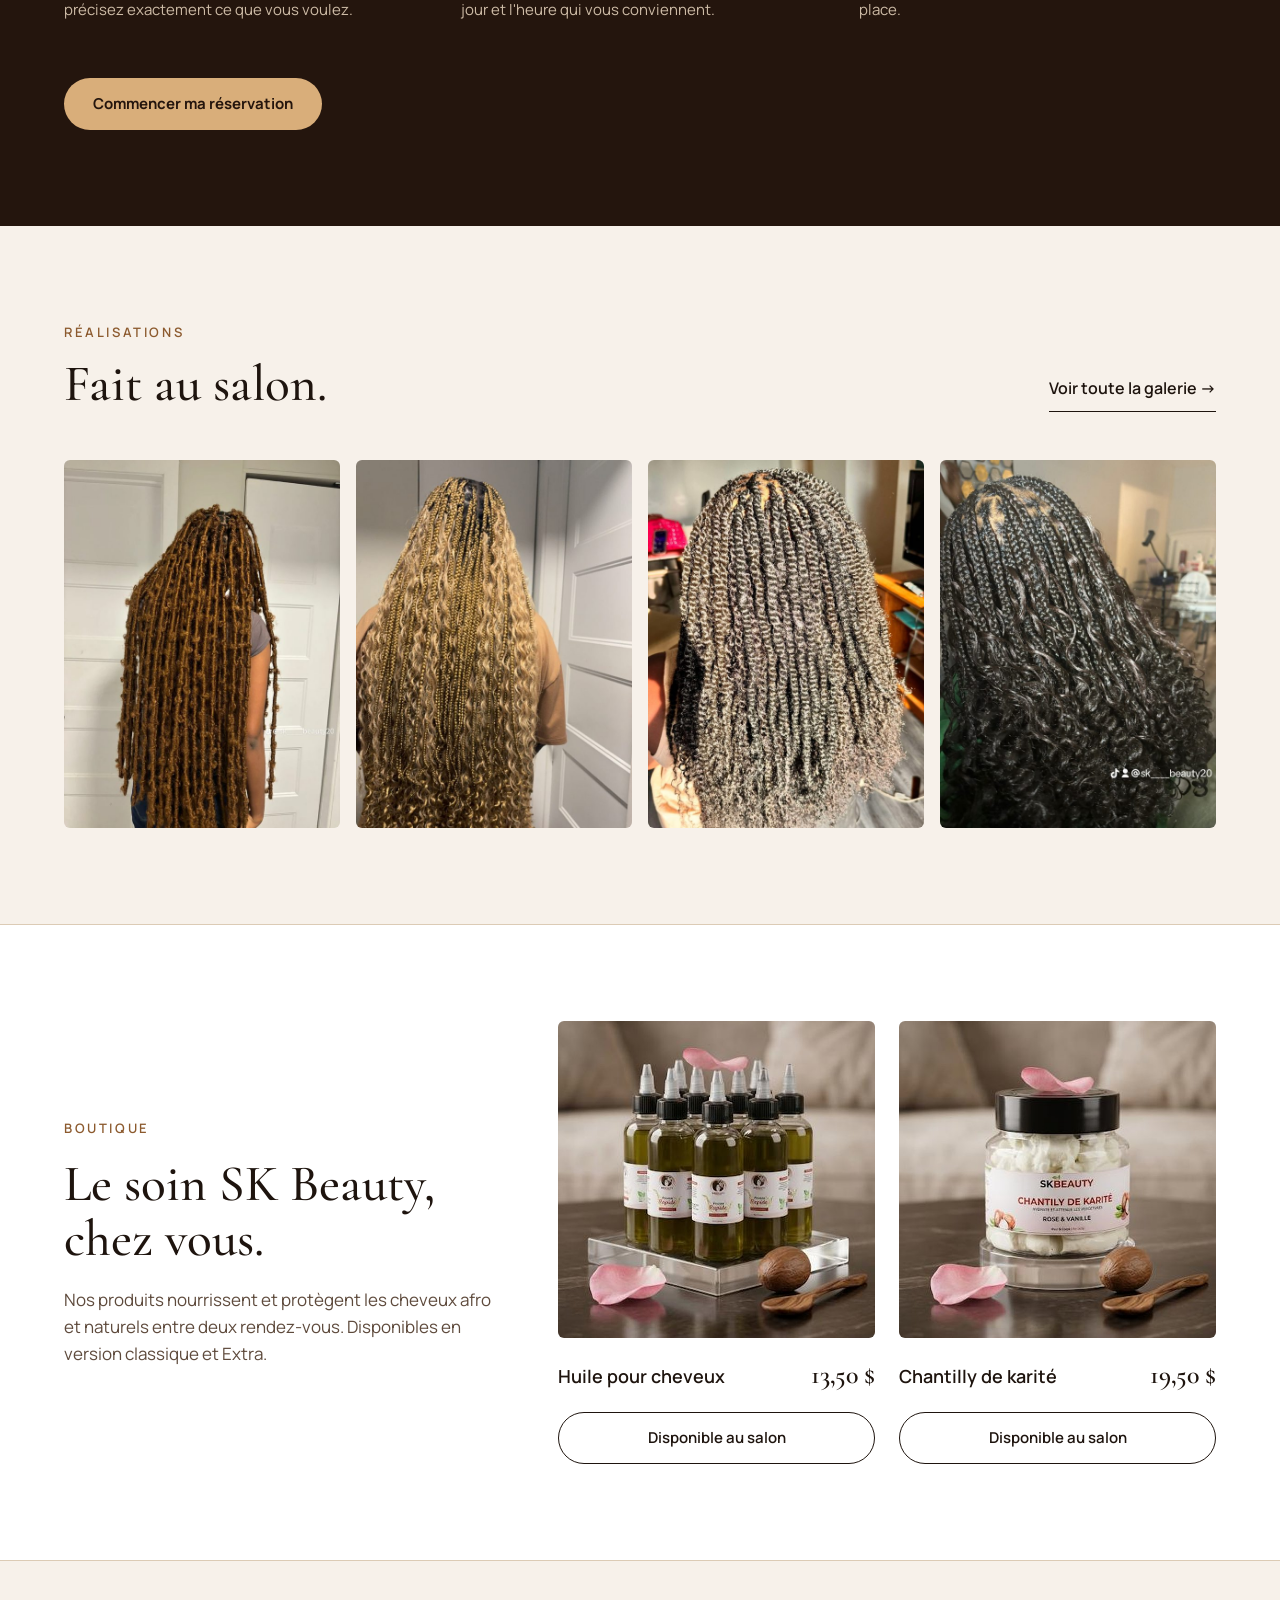
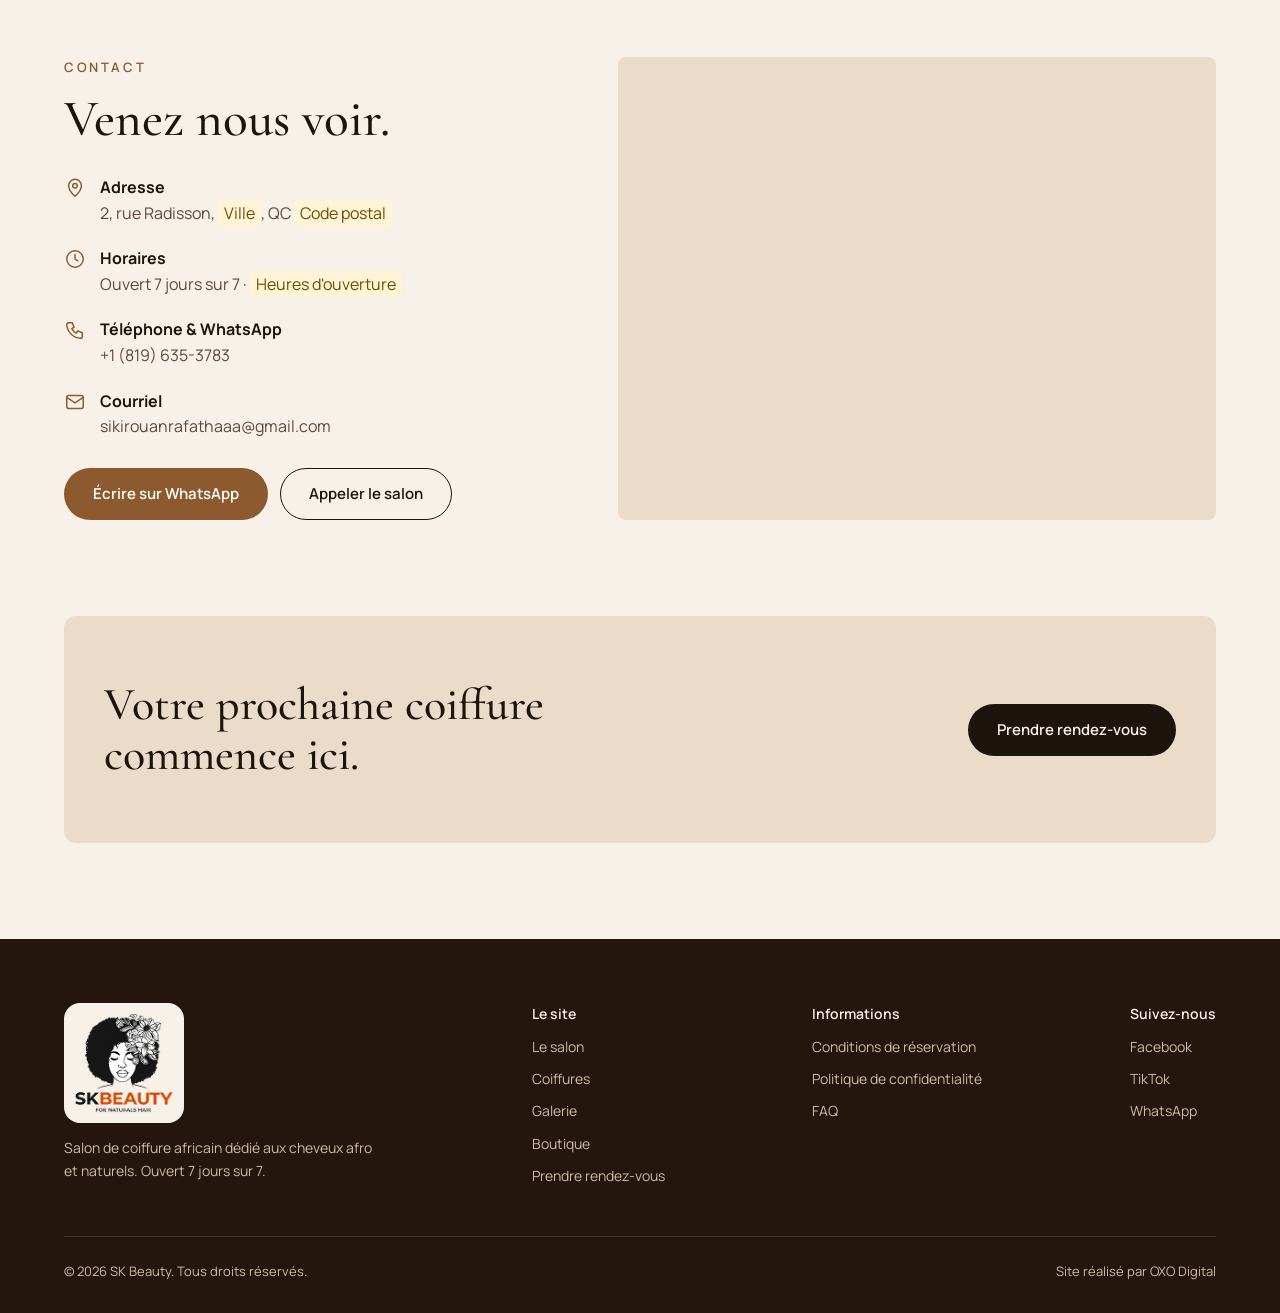
==== commit 04d7b582: "Grille tarifaire enfants (CAD) Co-Authored-By: Claude Opus 5.5 <noreply@anthropic.com> Claude-Sessio" ====
--- a/index.html
+++ b/index.html
@@ -168,7 +168,7 @@
             </div>
           </article>
         </div>
-        <p class="muted" style="margin:24px 0 0;font-size:14px">Tous les prix sont en dollars canadiens (CAD) et peuvent varier selon la longueur et la grosseur. Prix des coiffures enfants sur demande.</p>
+        <p class="muted" style="margin:24px 0 0;font-size:14px">Tous les prix sont en dollars canadiens (CAD) et peuvent varier selon la longueur et la grosseur.</p>
       </div>
     </section>
 
